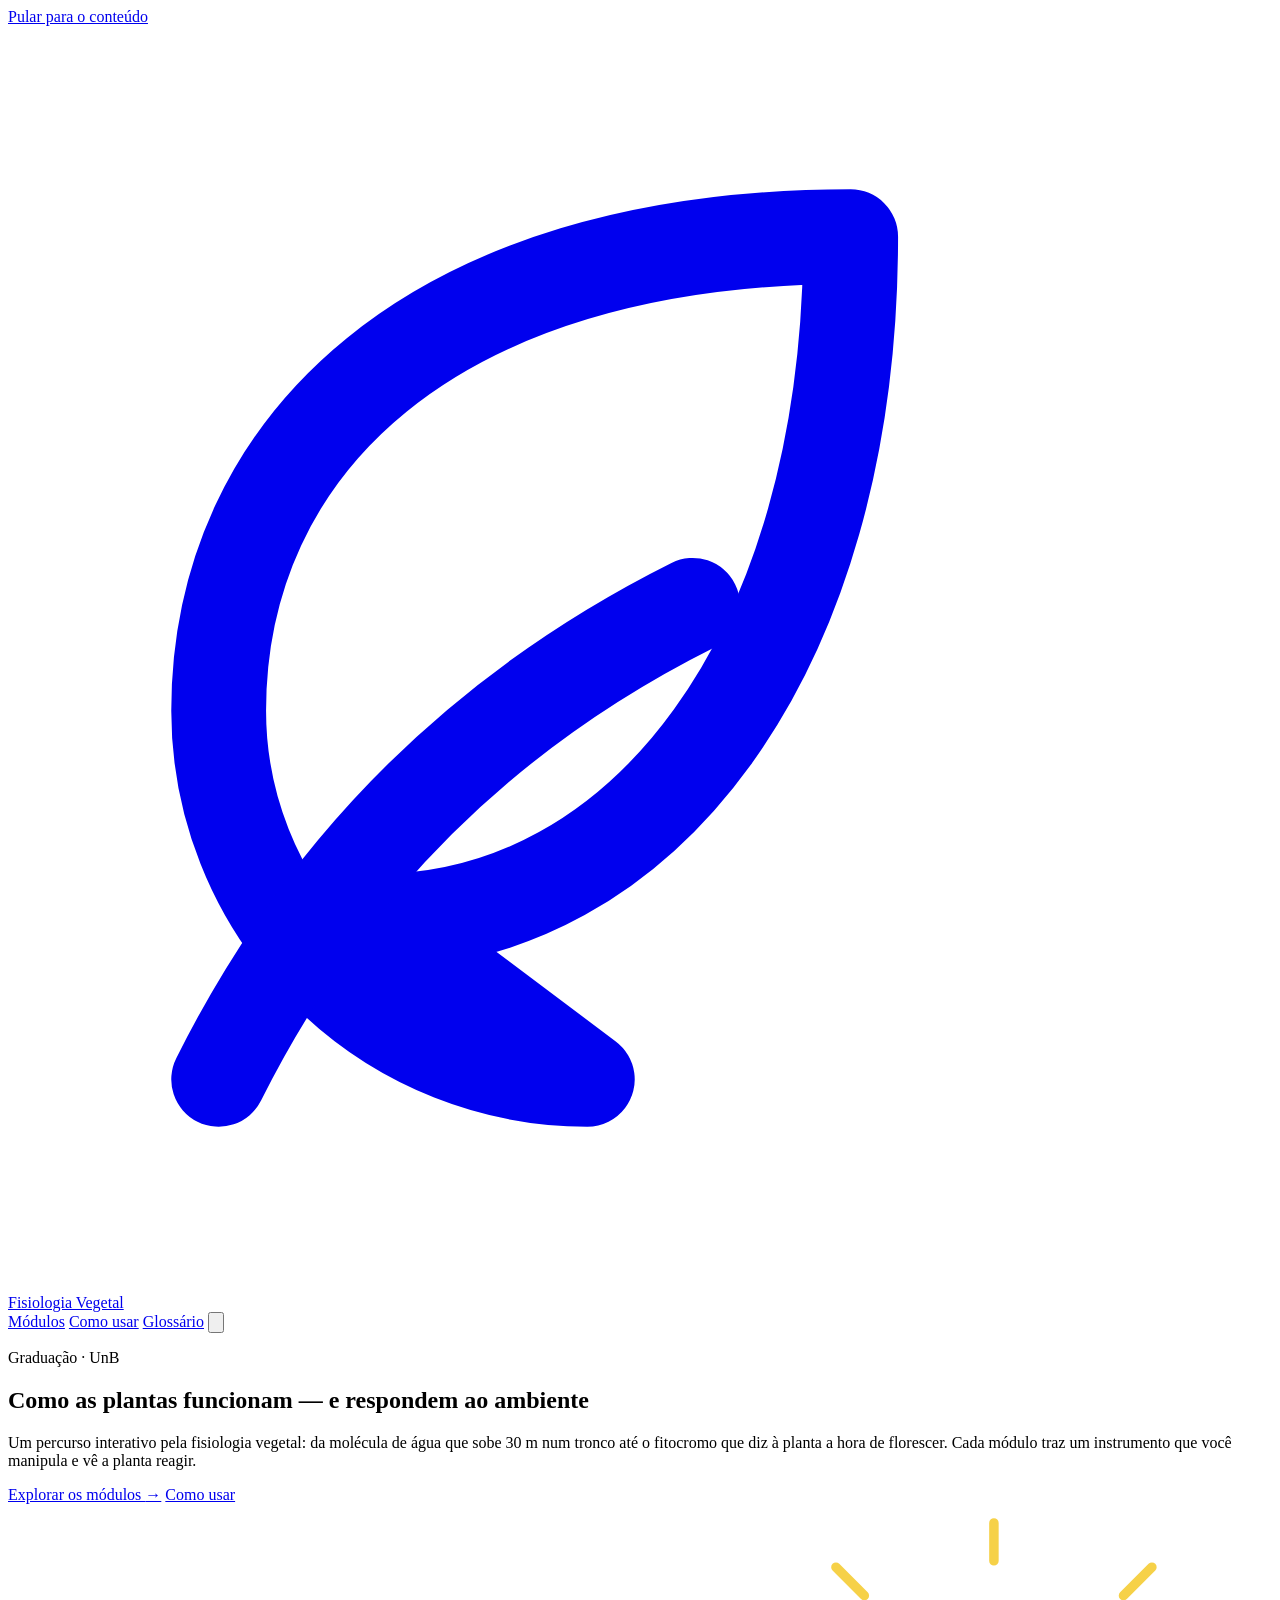
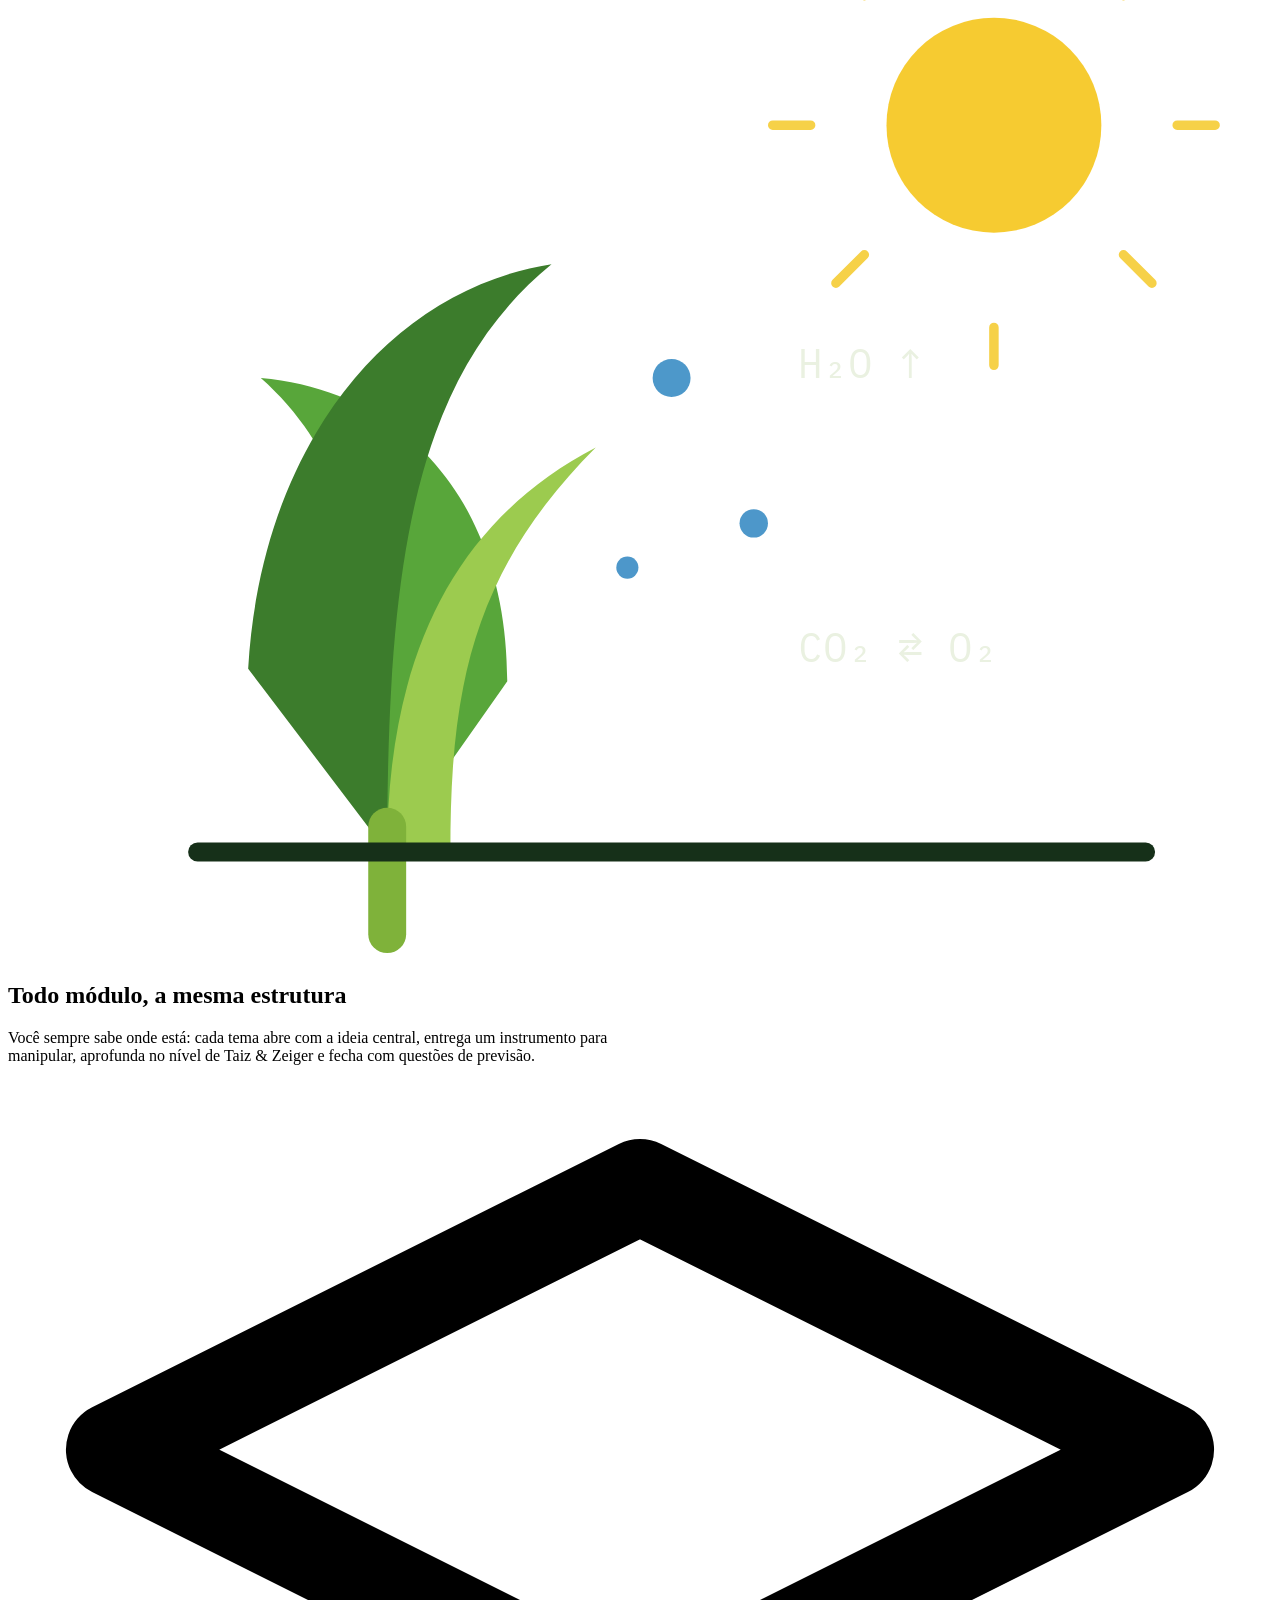
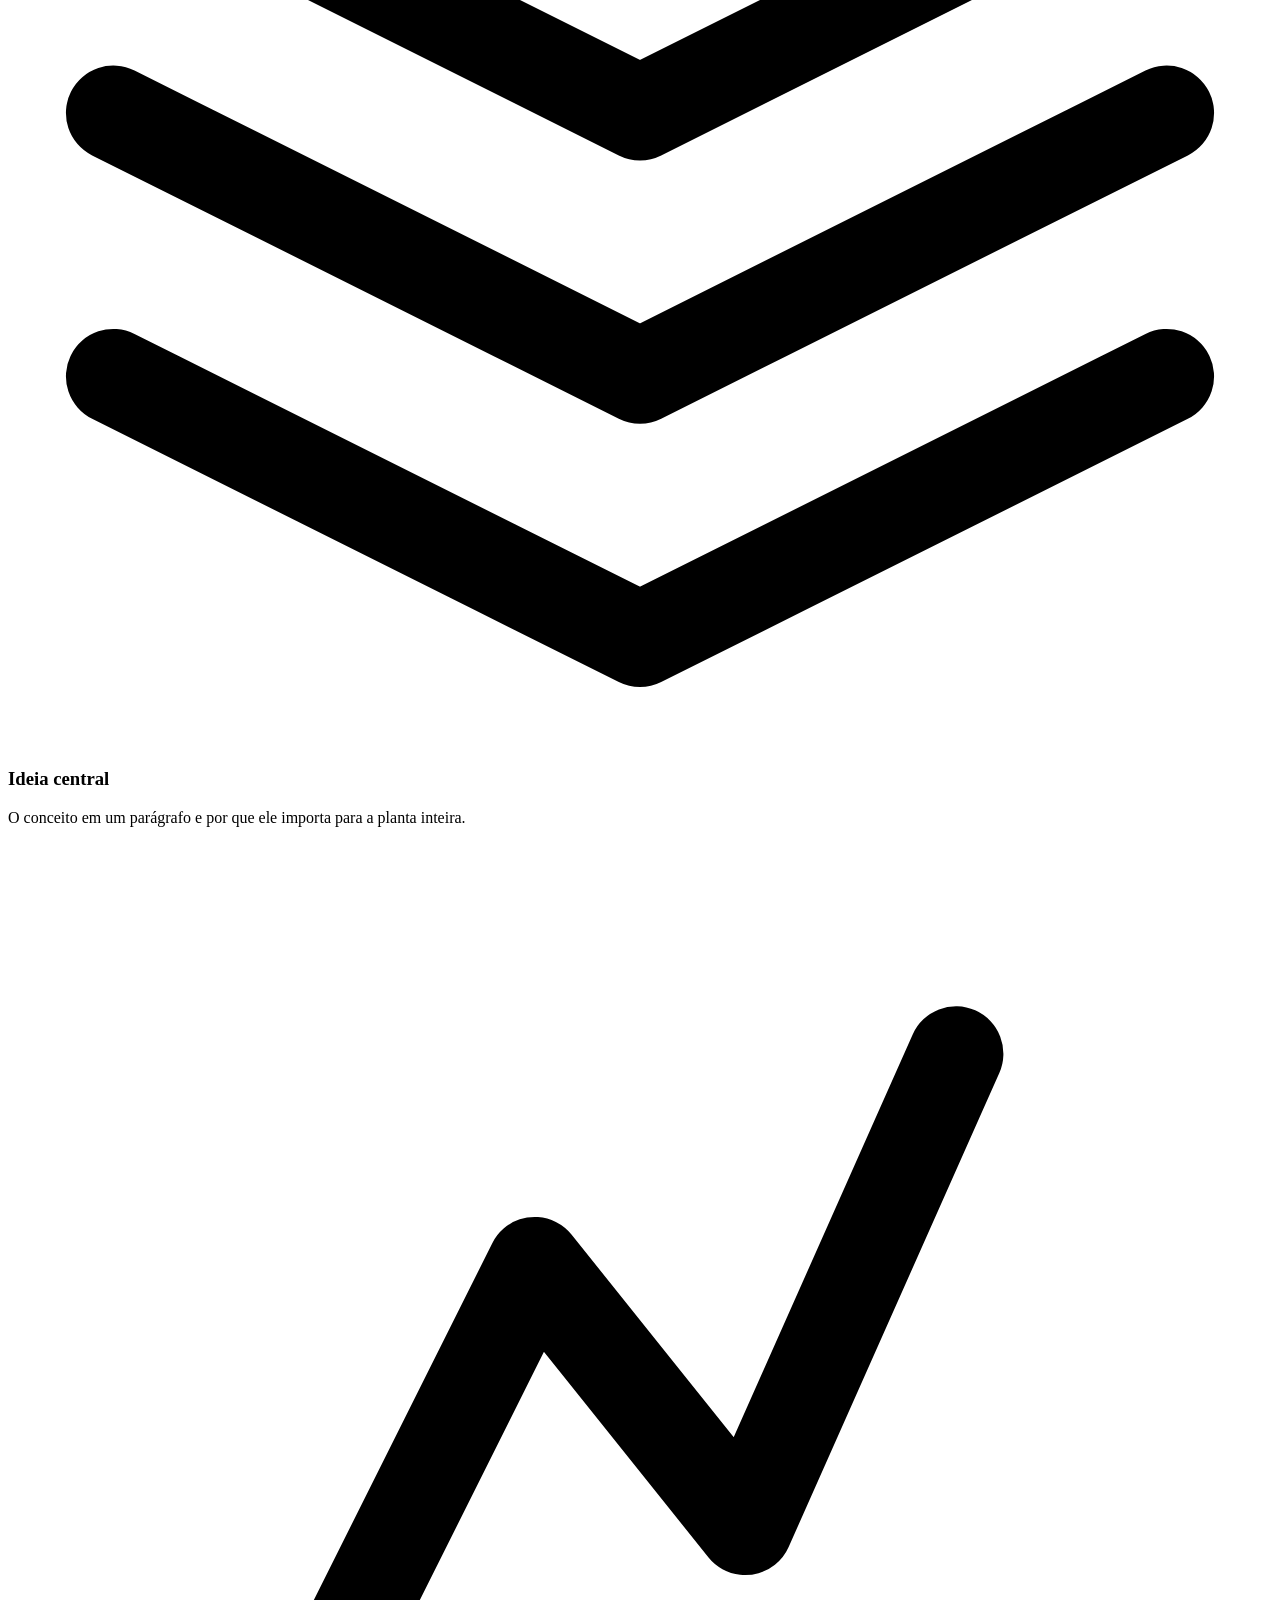
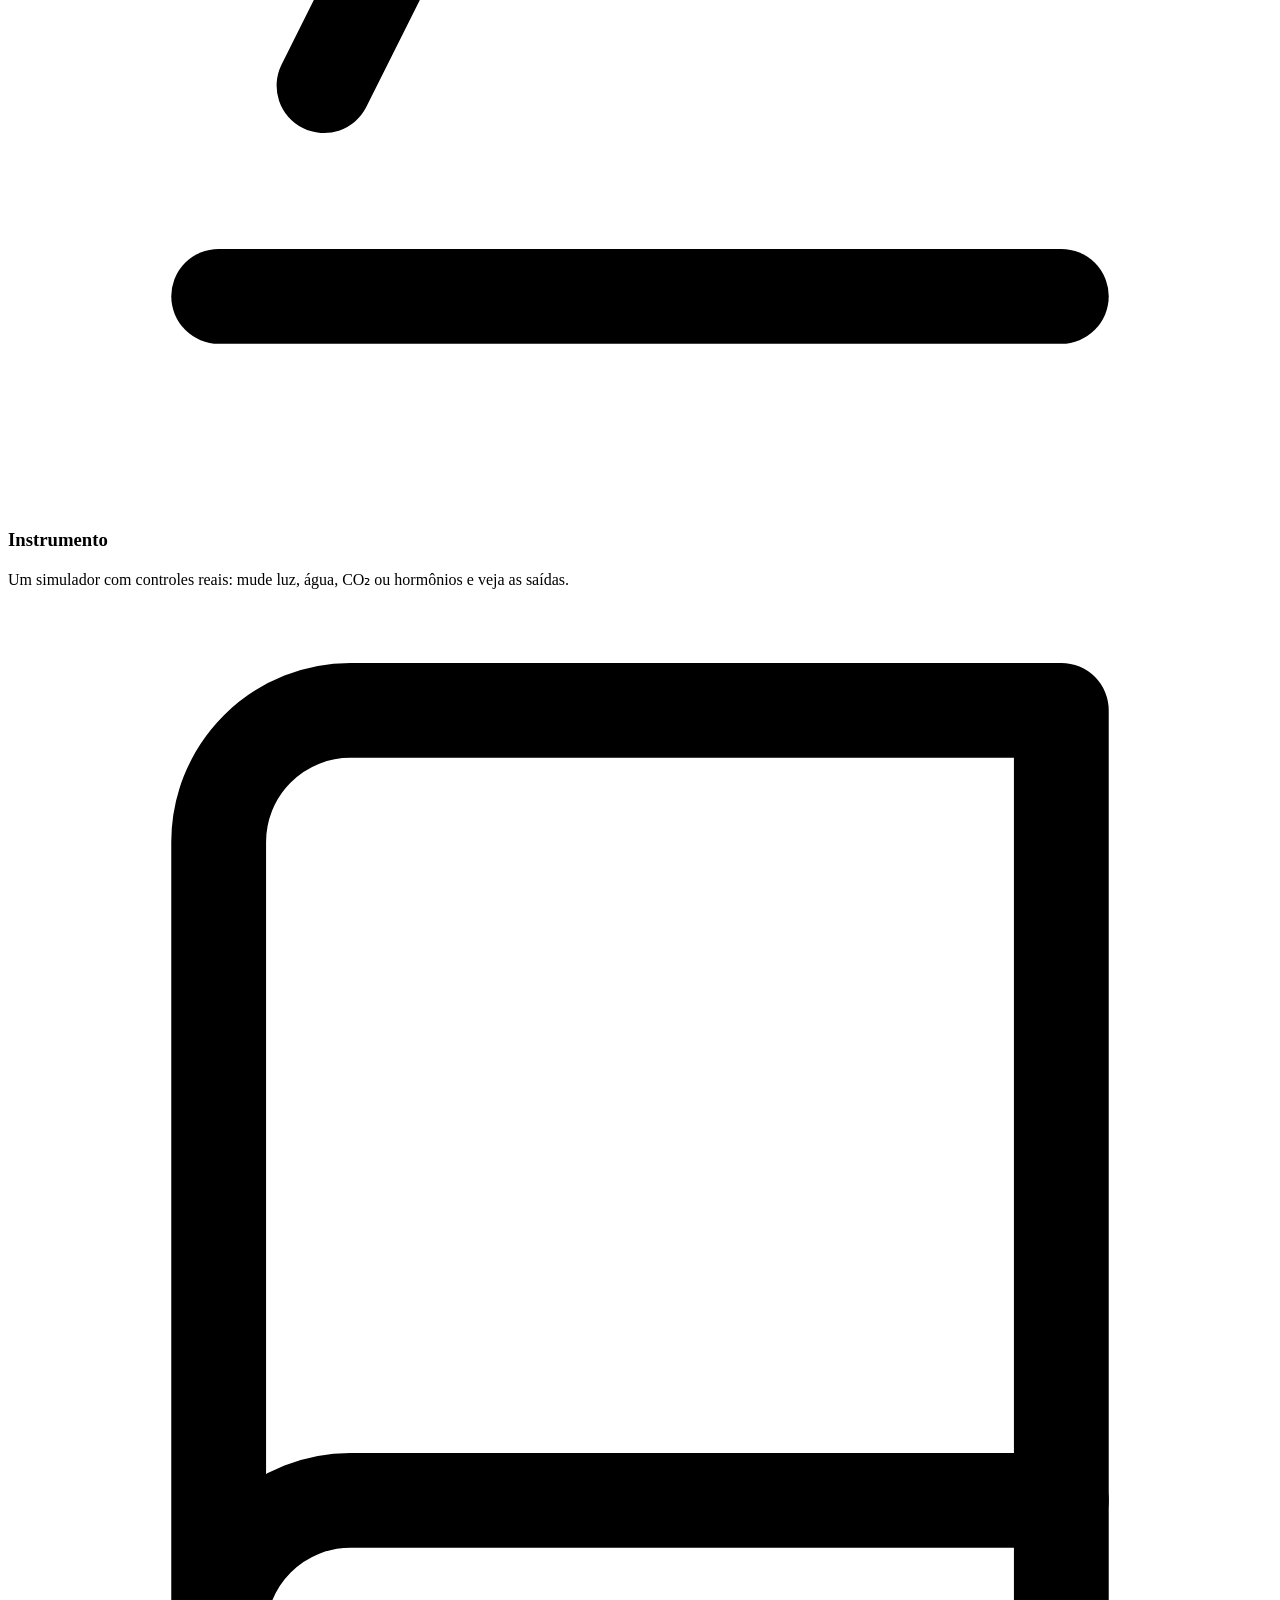
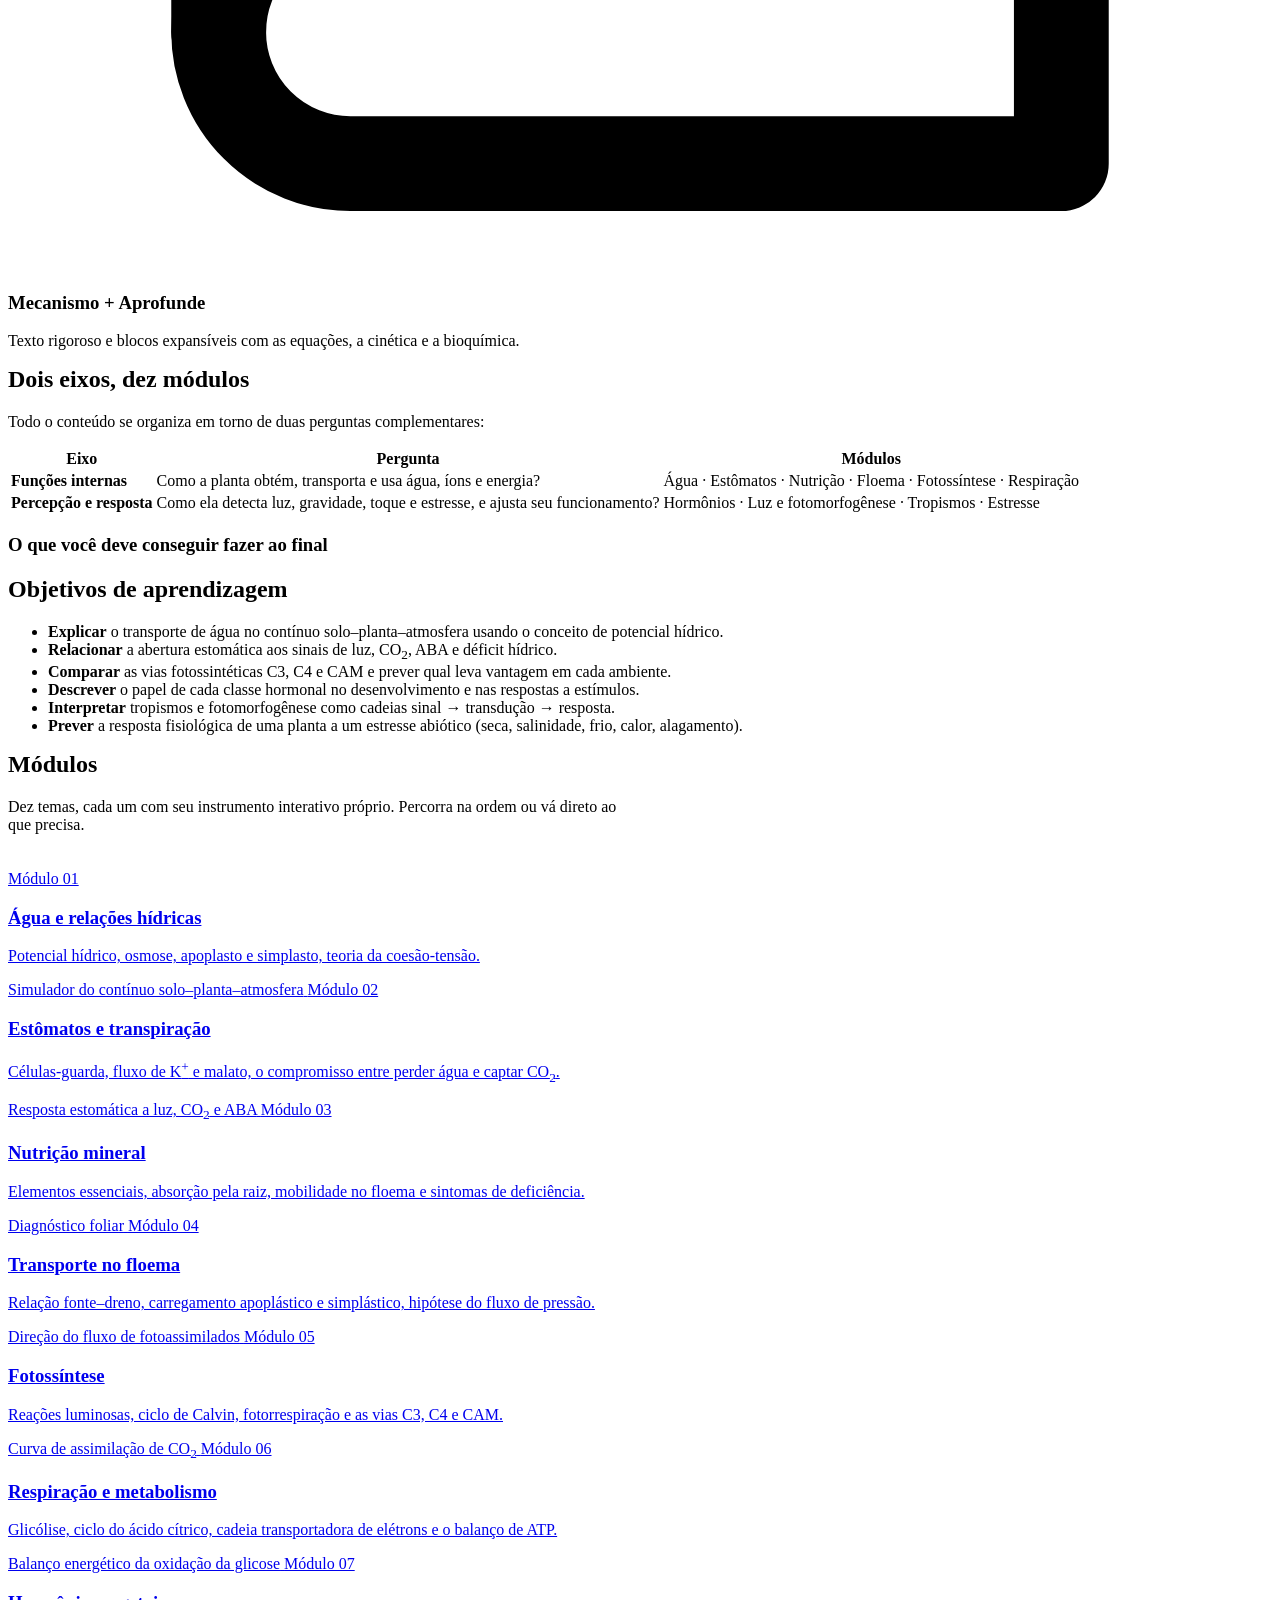
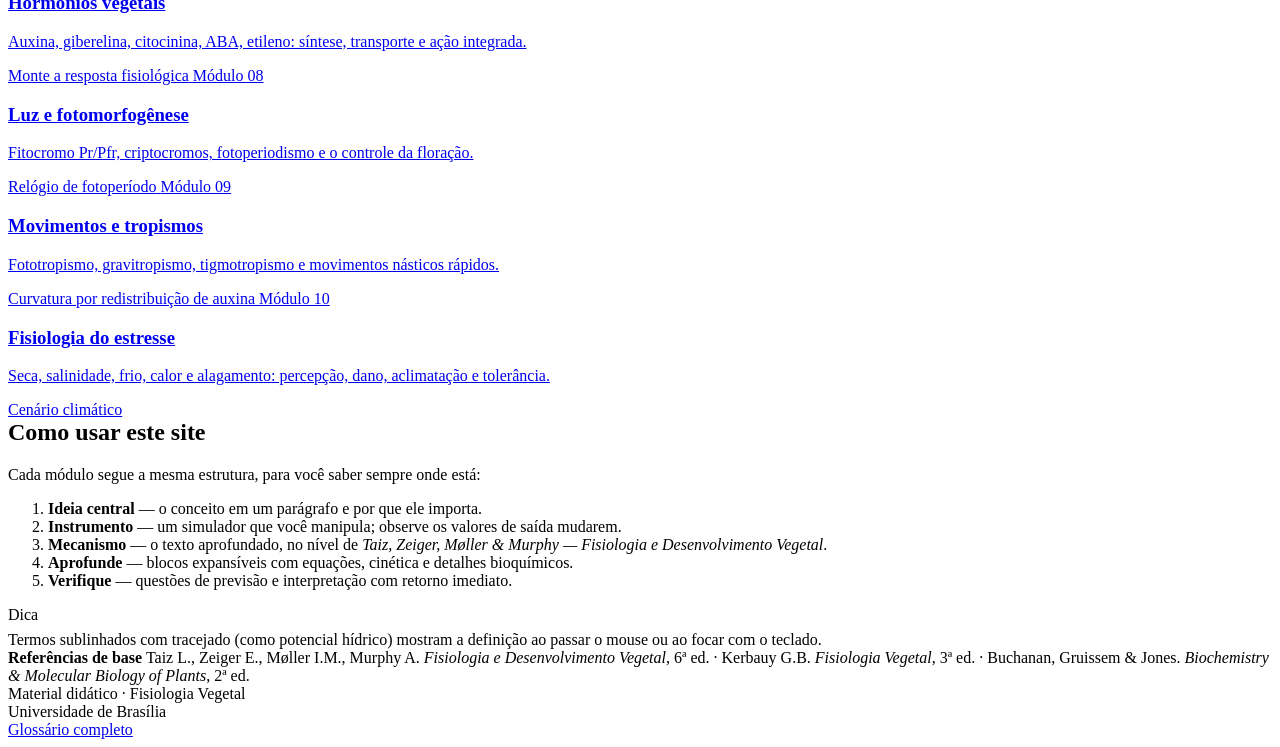
==== index.html @ e7c7c4e2 "Add files via upload" ====
<!DOCTYPE html>
<html lang="pt-BR">
<head>
<meta charset="UTF-8">
<meta name="viewport" content="width=device-width, initial-scale=1">
<title>Fisiologia Vegetal — como as plantas funcionam e respondem ao ambiente</title>
<meta name="description" content="Recurso interativo de Fisiologia Vegetal para a graduação: relações hídricas, estômatos, nutrição, floema, fotossíntese, respiração, hormônios, luz, tropismos e estresse.">
<link rel="preconnect" href="https://fonts.googleapis.com">
<link rel="preconnect" href="https://fonts.gstatic.com" crossorigin>
<link href="https://fonts.googleapis.com/css2?family=Poppins:wght@500;600;700&family=Inter:wght@400;500;600&family=IBM+Plex+Mono:wght@400;500&display=swap" rel="stylesheet">
<link rel="stylesheet" href="css/style.css">
</head>
<body>
<a class="skip-link" href="#conteudo">Pular para o conteúdo</a>

<header class="site-header">
  <div class="wrap">
    <a class="brand" href="index.html">
      <svg class="leaf" viewBox="0 0 24 24" fill="none" stroke="currentColor" stroke-width="1.8" stroke-linecap="round" stroke-linejoin="round"><path d="M11 20A7 7 0 0 1 4 13c0-5 4-9 12-9 0 8-4 13-9 13Z"/><path d="M4 20c2-4 5-7 9-9"/></svg>
      Fisiologia Vegetal
    </a>
    <nav class="site-nav" aria-label="Principal">
      <a href="#modulos">Módulos</a>
      <a href="#como-usar">Como usar</a>
      <a href="glossario.html">Glossário</a>
      <button class="theme-toggle" type="button" aria-label="Alternar tema claro/escuro">
        <svg viewBox="0 0 24 24" fill="none" stroke="currentColor" stroke-width="1.8" stroke-linecap="round"><circle cx="12" cy="12" r="4.5"/><path d="M12 2v2M12 20v2M4 12H2M22 12h-2M5 5 3.6 3.6M20.4 20.4 19 19M19 5l1.4-1.4M3.6 20.4 5 19"/></svg>
      </button>
    </nav>
  </div>
</header>

<main id="conteudo">

  <!-- Hero -->
  <section class="module-hero">
    <div class="wrap hero-split">
      <div>
        <p class="kicker">Graduação · UnB</p>
        <h1>Como as plantas funcionam &mdash; e respondem ao ambiente</h1>
        <p class="lead">Um percurso interativo pela fisiologia vegetal: da molécula de água que sobe 30&nbsp;m num tronco até o fitocromo que diz à planta a hora de florescer. Cada módulo traz um instrumento que você manipula e vê a planta reagir.</p>
        <div class="hero-cta">
          <a class="btn" href="#modulos">Explorar os módulos <span class="ar">→</span></a>
          <a class="btn btn--ghost" href="#como-usar">Como usar</a>
        </div>
      </div>
      <div class="hero-art" aria-hidden="true">
        <svg viewBox="0 0 400 340" xmlns="http://www.w3.org/2000/svg">
          <defs>
            <linearGradient id="g1" x1="0" y1="0" x2="0" y2="1">
              <stop offset="0" stop-color="#EAF1E1" stop-opacity="0.95"/>
              <stop offset="1" stop-color="#EAF1E1" stop-opacity="0.6"/>
            </linearGradient>
          </defs>
          <circle cx="312" cy="70" r="34" fill="#F5C61B" fill-opacity="0.9"/>
          <g stroke="#F5C61B" stroke-width="3" stroke-linecap="round" opacity="0.8">
            <path d="M312 18v-12M312 134v12M254 70h-12M382 70h-12M271 29l-9-9M353 111l9 9M353 29l9-9M271 111l-9 9"/>
          </g>
          <path d="M120 300c0-70-6-120-40-150 46 4 78 40 78 96" fill="#58A63A"/>
          <path d="M120 300c0-90 8-150 52-186-52 8-92 58-96 128" fill="#3C7C2C"/>
          <path d="M120 300c0-60 20-104 66-128-40 40-46 78-46 128" fill="#9CCB4F"/>
          <rect x="114" y="286" width="12" height="46" rx="6" fill="#7FB23A"/>
          <path d="M60 300h300" stroke="#163019" stroke-width="6" stroke-linecap="round"/>
          <g fill="#2E86C1" opacity="0.85">
            <circle cx="210" cy="150" r="6"/><circle cx="236" cy="196" r="4.5"/><circle cx="196" cy="210" r="3.5"/>
          </g>
          <g fill="#EAF1E1" font-family="IBM Plex Mono, monospace" font-size="13">
            <text x="250" y="150">H₂O ↑</text>
            <text x="250" y="240">CO₂ ⇄ O₂</text>
          </g>
        </svg>
      </div>
    </div>
  </section>

  <!-- Como o percurso funciona -->
  <section class="band band--dark">
    <div class="wrap">
      <h2 style="margin-top:0">Todo módulo, a mesma estrutura</h2>
      <p style="max-width:640px;color:var(--on-dark-soft)">Você sempre sabe onde está: cada tema abre com a ideia central, entrega um instrumento para manipular, aprofunda no nível de Taiz &amp; Zeiger e fecha com questões de previsão.</p>
      <div class="feature-row">
        <div class="feature">
          <div class="badge"><svg viewBox="0 0 24 24" fill="none" stroke="currentColor" stroke-width="1.8" stroke-linecap="round" stroke-linejoin="round"><path d="M12 2 2 7l10 5 10-5-10-5Z"/><path d="M2 17l10 5 10-5M2 12l10 5 10-5"/></svg></div>
          <h3>Ideia central</h3>
          <p>O conceito em um parágrafo e por que ele importa para a planta inteira.</p>
        </div>
        <div class="feature">
          <div class="badge"><svg viewBox="0 0 24 24" fill="none" stroke="currentColor" stroke-width="1.8" stroke-linecap="round" stroke-linejoin="round"><path d="M4 20h16"/><path d="M6 16l4-8 4 5 4-9"/></svg></div>
          <h3>Instrumento</h3>
          <p>Um simulador com controles reais: mude luz, água, CO₂ ou hormônios e veja as saídas.</p>
        </div>
        <div class="feature">
          <div class="badge"><svg viewBox="0 0 24 24" fill="none" stroke="currentColor" stroke-width="1.8" stroke-linecap="round" stroke-linejoin="round"><path d="M4 19.5A2.5 2.5 0 0 1 6.5 17H20"/><path d="M6.5 2H20v20H6.5A2.5 2.5 0 0 1 4 19.5v-15A2.5 2.5 0 0 1 6.5 2Z"/></svg></div>
          <h3>Mecanismo + Aprofunde</h3>
          <p>Texto rigoroso e blocos expansíveis com as equações, a cinética e a bioquímica.</p>
        </div>
      </div>
    </div>
  </section>

  <!-- Dois eixos -->
  <section class="band band--cream">
    <div class="wrap prose">
      <h2 id="ideia" style="margin-top:0">Dois eixos, dez módulos</h2>
      <p>Todo o conteúdo se organiza em torno de duas perguntas complementares:</p>
      <div class="tbl-wrap">
        <table>
          <thead><tr><th>Eixo</th><th>Pergunta</th><th>Módulos</th></tr></thead>
          <tbody>
            <tr><td><strong>Funções internas</strong></td><td>Como a planta obtém, transporta e usa água, íons e energia?</td><td>Água · Estômatos · Nutrição · Floema · Fotossíntese · Respiração</td></tr>
            <tr><td><strong>Percepção e resposta</strong></td><td>Como ela detecta luz, gravidade, toque e estresse, e ajusta seu funcionamento?</td><td>Hormônios · Luz e fotomorfogênese · Tropismos · Estresse</td></tr>
          </tbody>
        </table>
      </div>

      <h3>O que você deve conseguir fazer ao final</h3>
      <div class="objectives">
        <h2>Objetivos de aprendizagem</h2>
        <ul>
          <li><strong>Explicar</strong> o transporte de água no contínuo solo&ndash;planta&ndash;atmosfera usando o conceito de potencial hídrico.</li>
          <li><strong>Relacionar</strong> a abertura estomática aos sinais de luz, CO<sub>2</sub>, ABA e déficit hídrico.</li>
          <li><strong>Comparar</strong> as vias fotossintéticas C3, C4 e CAM e prever qual leva vantagem em cada ambiente.</li>
          <li><strong>Descrever</strong> o papel de cada classe hormonal no desenvolvimento e nas respostas a estímulos.</li>
          <li><strong>Interpretar</strong> tropismos e fotomorfogênese como cadeias sinal &rarr; transdução &rarr; resposta.</li>
          <li><strong>Prever</strong> a resposta fisiológica de uma planta a um estresse abiótico (seca, salinidade, frio, calor, alagamento).</li>
        </ul>
      </div>
    </div>
  </section>

  <!-- Módulos -->
  <section class="band band--lime">
    <div class="wrap">
      <h2 id="modulos" style="margin-top:0">Módulos</h2>
      <p style="max-width:620px;margin-bottom:36px">Dez temas, cada um com seu instrumento interativo próprio. Percorra na ordem ou vá direto ao que precisa.</p>
      <div class="module-grid">

        <a class="module-card" href="modulos/01-agua.html" style="--mc:var(--c-agua)">
          <span class="num">Módulo 01</span>
          <h3>Água e relações hídricas</h3>
          <p>Potencial hídrico, osmose, apoplasto e simplasto, teoria da coesão-tensão.</p>
          <span class="tag">Simulador do contínuo solo&ndash;planta&ndash;atmosfera</span>
        </a>

        <a class="module-card" href="modulos/02-estomatos.html" style="--mc:var(--c-agua)">
          <span class="num">Módulo 02</span>
          <h3>Estômatos e transpiração</h3>
          <p>Células-guarda, fluxo de K<sup>+</sup> e malato, o compromisso entre perder água e captar CO<sub>2</sub>.</p>
          <span class="tag">Resposta estomática a luz, CO<sub>2</sub> e ABA</span>
        </a>

        <a class="module-card" href="modulos/03-nutricao.html" style="--mc:var(--c-terra)">
          <span class="num">Módulo 03</span>
          <h3>Nutrição mineral</h3>
          <p>Elementos essenciais, absorção pela raiz, mobilidade no floema e sintomas de deficiência.</p>
          <span class="tag">Diagnóstico foliar</span>
        </a>

        <a class="module-card" href="modulos/04-floema.html" style="--mc:var(--c-ambar)">
          <span class="num">Módulo 04</span>
          <h3>Transporte no floema</h3>
          <p>Relação fonte&ndash;dreno, carregamento apoplástico e simplástico, hipótese do fluxo de pressão.</p>
          <span class="tag">Direção do fluxo de fotoassimilados</span>
        </a>

        <a class="module-card" href="modulos/05-fotossintese.html" style="--mc:var(--c-verde)">
          <span class="num">Módulo 05</span>
          <h3>Fotossíntese</h3>
          <p>Reações luminosas, ciclo de Calvin, fotorrespiração e as vias C3, C4 e CAM.</p>
          <span class="tag">Curva de assimilação de CO<sub>2</sub></span>
        </a>

        <a class="module-card" href="modulos/06-respiracao.html" style="--mc:var(--c-verde)">
          <span class="num">Módulo 06</span>
          <h3>Respiração e metabolismo</h3>
          <p>Glicólise, ciclo do ácido cítrico, cadeia transportadora de elétrons e o balanço de ATP.</p>
          <span class="tag">Balanço energético da oxidação da glicose</span>
        </a>

        <a class="module-card" href="modulos/07-hormonios.html" style="--mc:var(--c-rosa)">
          <span class="num">Módulo 07</span>
          <h3>Hormônios vegetais</h3>
          <p>Auxina, giberelina, citocinina, ABA, etileno: síntese, transporte e ação integrada.</p>
          <span class="tag">Monte a resposta fisiológica</span>
        </a>

        <a class="module-card" href="modulos/08-luz.html" style="--mc:var(--c-violeta)">
          <span class="num">Módulo 08</span>
          <h3>Luz e fotomorfogênese</h3>
          <p>Fitocromo Pr/Pfr, criptocromos, fotoperiodismo e o controle da floração.</p>
          <span class="tag">Relógio de fotoperíodo</span>
        </a>

        <a class="module-card" href="modulos/09-tropismos.html" style="--mc:var(--c-rosa)">
          <span class="num">Módulo 09</span>
          <h3>Movimentos e tropismos</h3>
          <p>Fototropismo, gravitropismo, tigmotropismo e movimentos násticos rápidos.</p>
          <span class="tag">Curvatura por redistribuição de auxina</span>
        </a>

        <a class="module-card" href="modulos/10-estresse.html" style="--mc:var(--c-ambar)">
          <span class="num">Módulo 10</span>
          <h3>Fisiologia do estresse</h3>
          <p>Seca, salinidade, frio, calor e alagamento: percepção, dano, aclimatação e tolerância.</p>
          <span class="tag">Cenário climático</span>
        </a>

      </div>
    </div>
  </section>

  <!-- Como usar -->
  <section class="band band--cream">
    <div class="wrap prose">
      <h2 id="como-usar" style="margin-top:0">Como usar este site</h2>
      <p>Cada módulo segue a mesma estrutura, para você saber sempre onde está:</p>
      <ol>
        <li><strong>Ideia central</strong> &mdash; o conceito em um parágrafo e por que ele importa.</li>
        <li><strong>Instrumento</strong> &mdash; um simulador que você manipula; observe os valores de saída mudarem.</li>
        <li><strong>Mecanismo</strong> &mdash; o texto aprofundado, no nível de <em>Taiz, Zeiger, Møller &amp; Murphy — Fisiologia e Desenvolvimento Vegetal</em>.</li>
        <li><strong>Aprofunde</strong> &mdash; blocos expansíveis com equações, cinética e detalhes bioquímicos.</li>
        <li><strong>Verifique</strong> &mdash; questões de previsão e interpretação com retorno imediato.</li>
      </ol>
      <div class="callout">
        <span class="lbl">Dica</span>
        <p style="margin:.4em 0 0">Termos sublinhados com tracejado (como <span class="term" data-term="potencial hídrico">potencial hídrico</span>) mostram a definição ao passar o mouse ou ao focar com o teclado.</p>
      </div>
    </div>
  </section>

</main>

<footer class="site-footer">
  <div class="wrap">
    <div class="refs">
      <b>Referências de base</b>
      Taiz L., Zeiger E., Møller I.M., Murphy A. <em>Fisiologia e Desenvolvimento Vegetal</em>, 6ª ed. · Kerbauy G.B. <em>Fisiologia Vegetal</em>, 3ª ed. · Buchanan, Gruissem &amp; Jones. <em>Biochemistry &amp; Molecular Biology of Plants</em>, 2ª ed.
    </div>
    <div>
      Material didático · Fisiologia Vegetal<br>
      Universidade de Brasília<br>
      <a href="glossario.html">Glossário completo</a>
    </div>
  </div>
</footer>

<script src="js/main.js"></script>
</body>
</html>
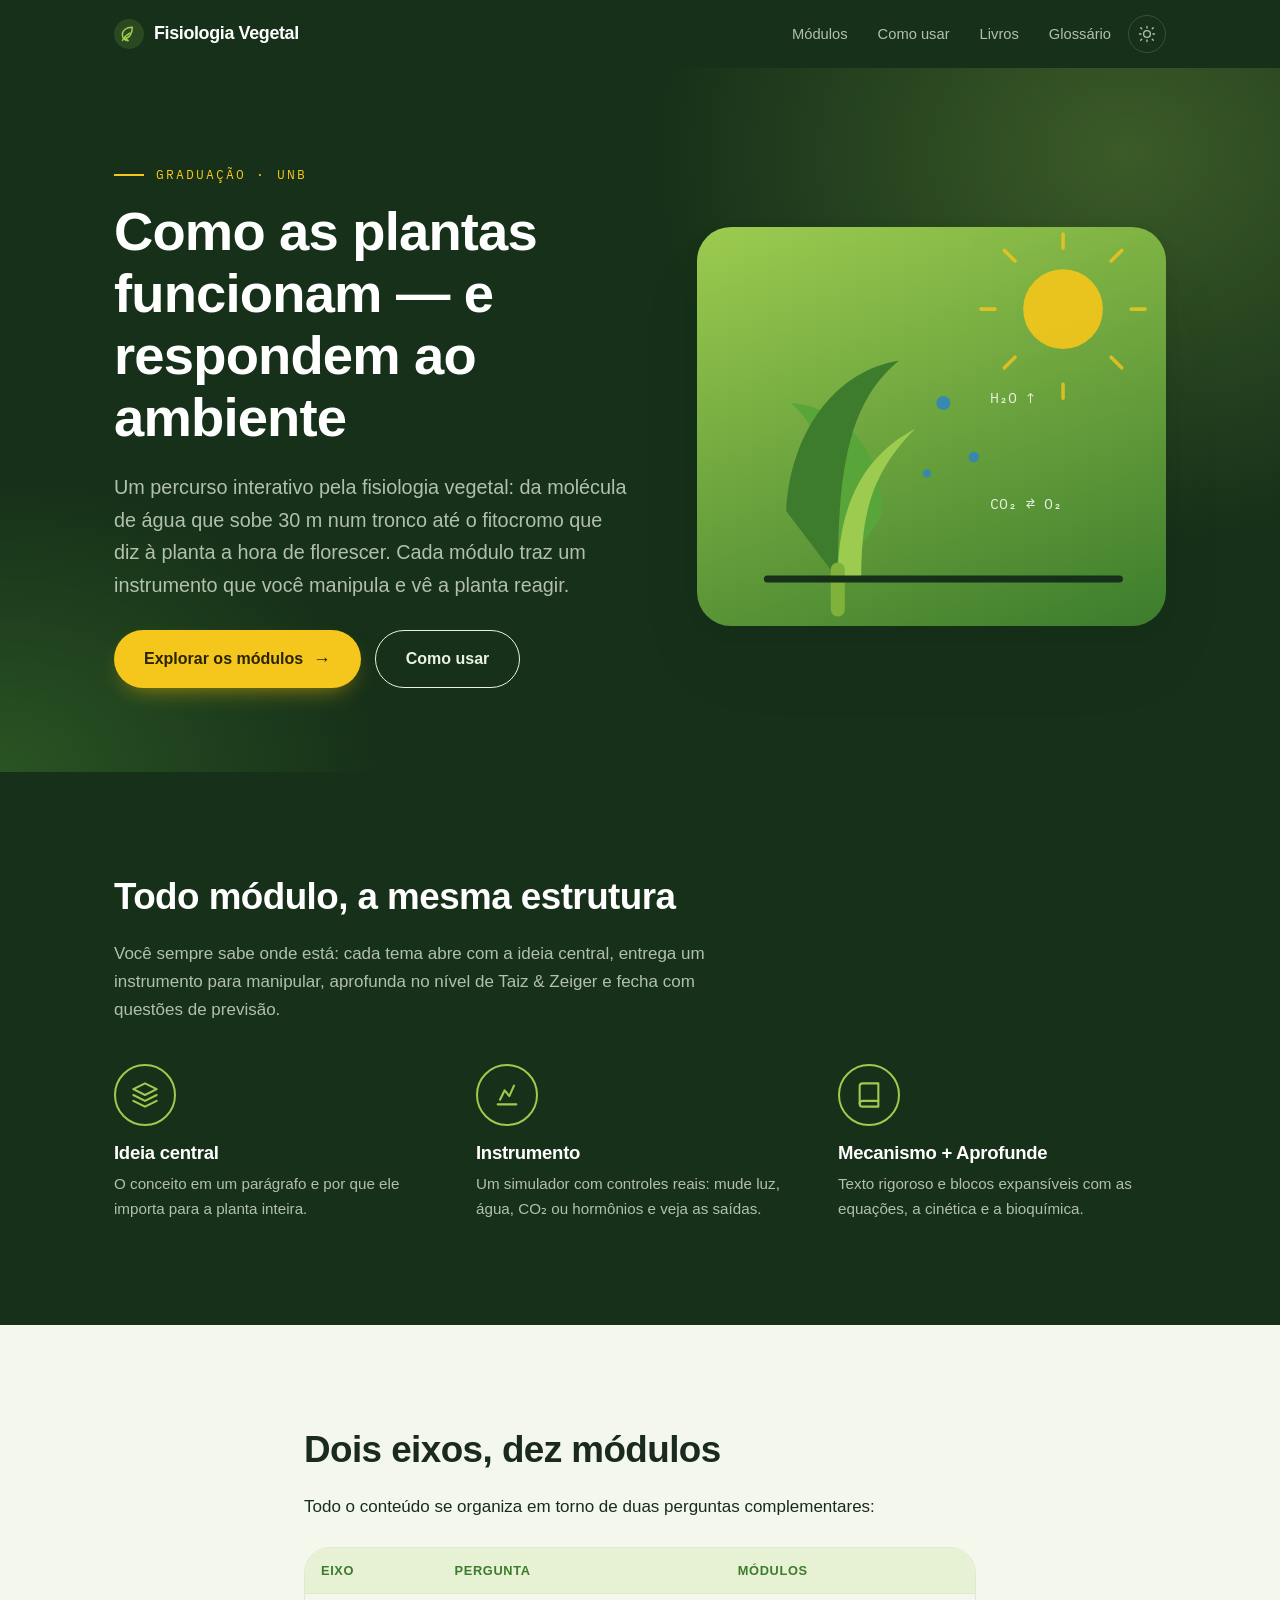
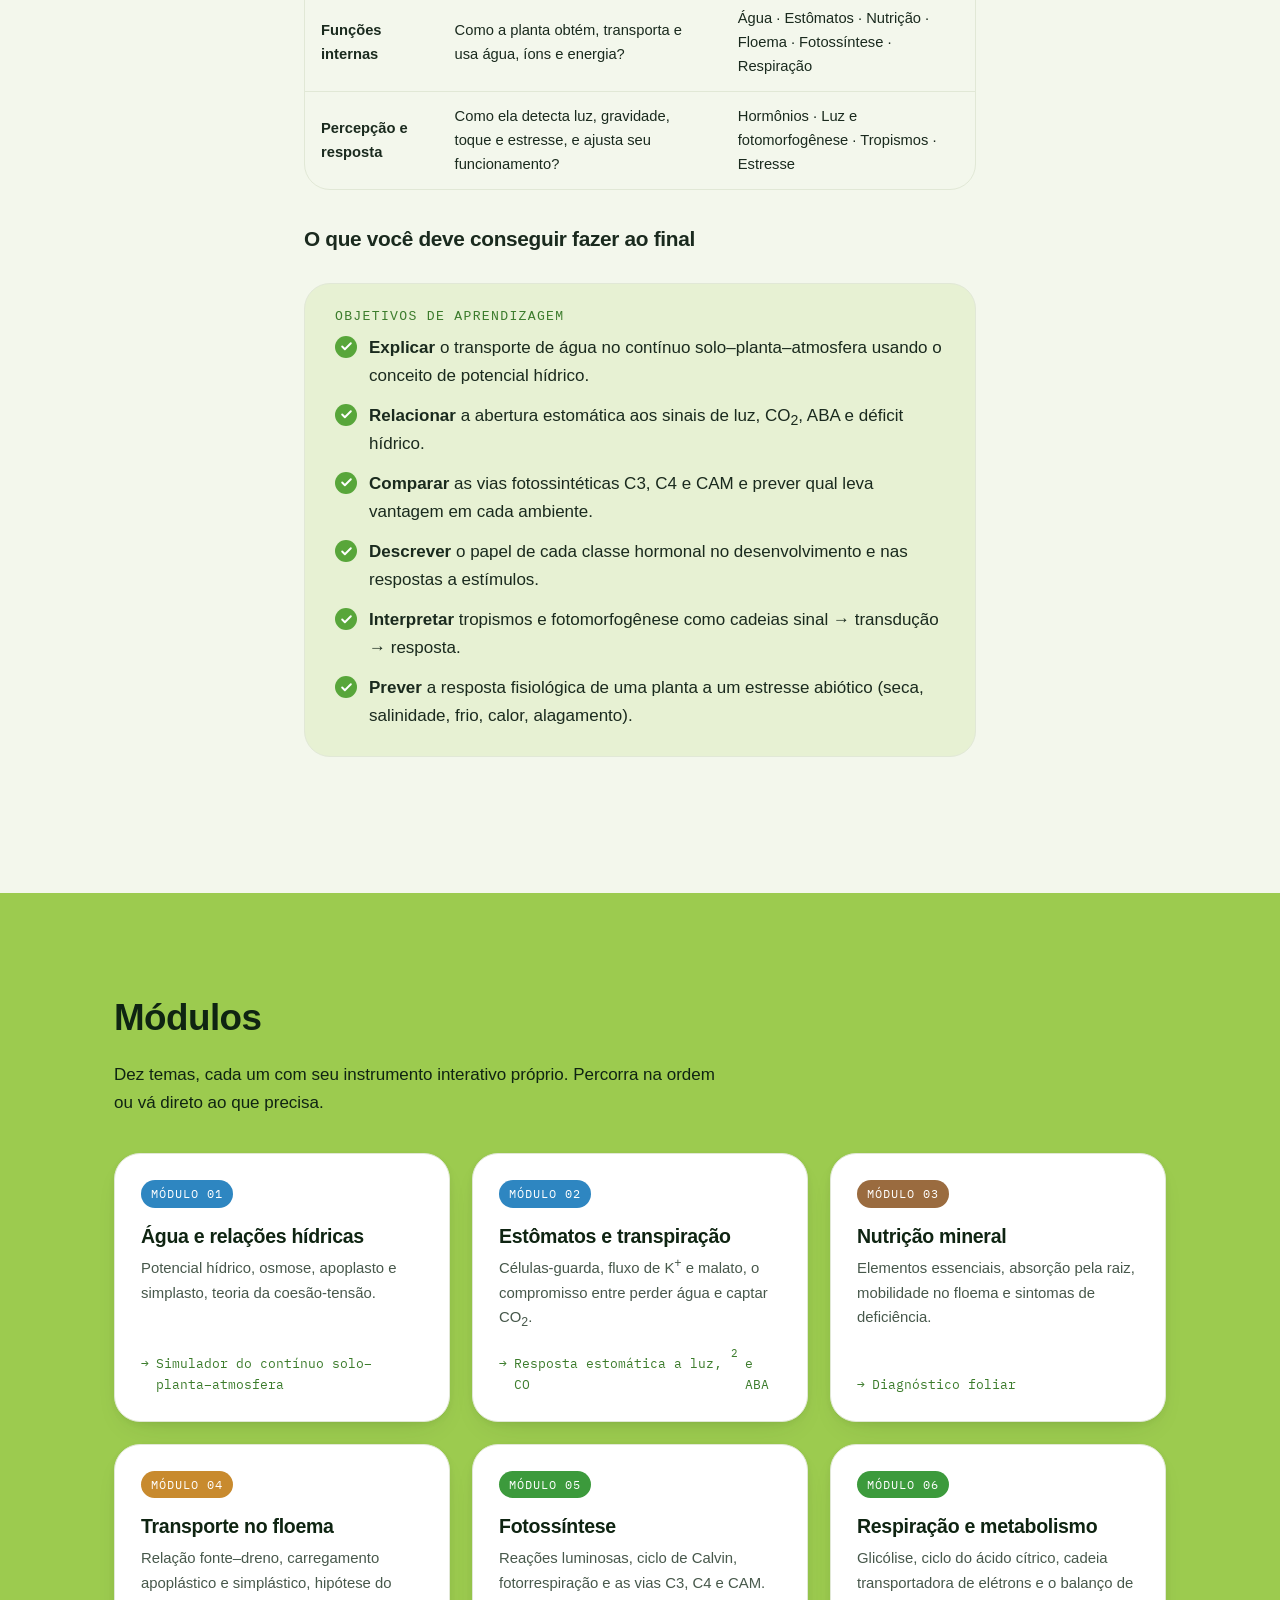
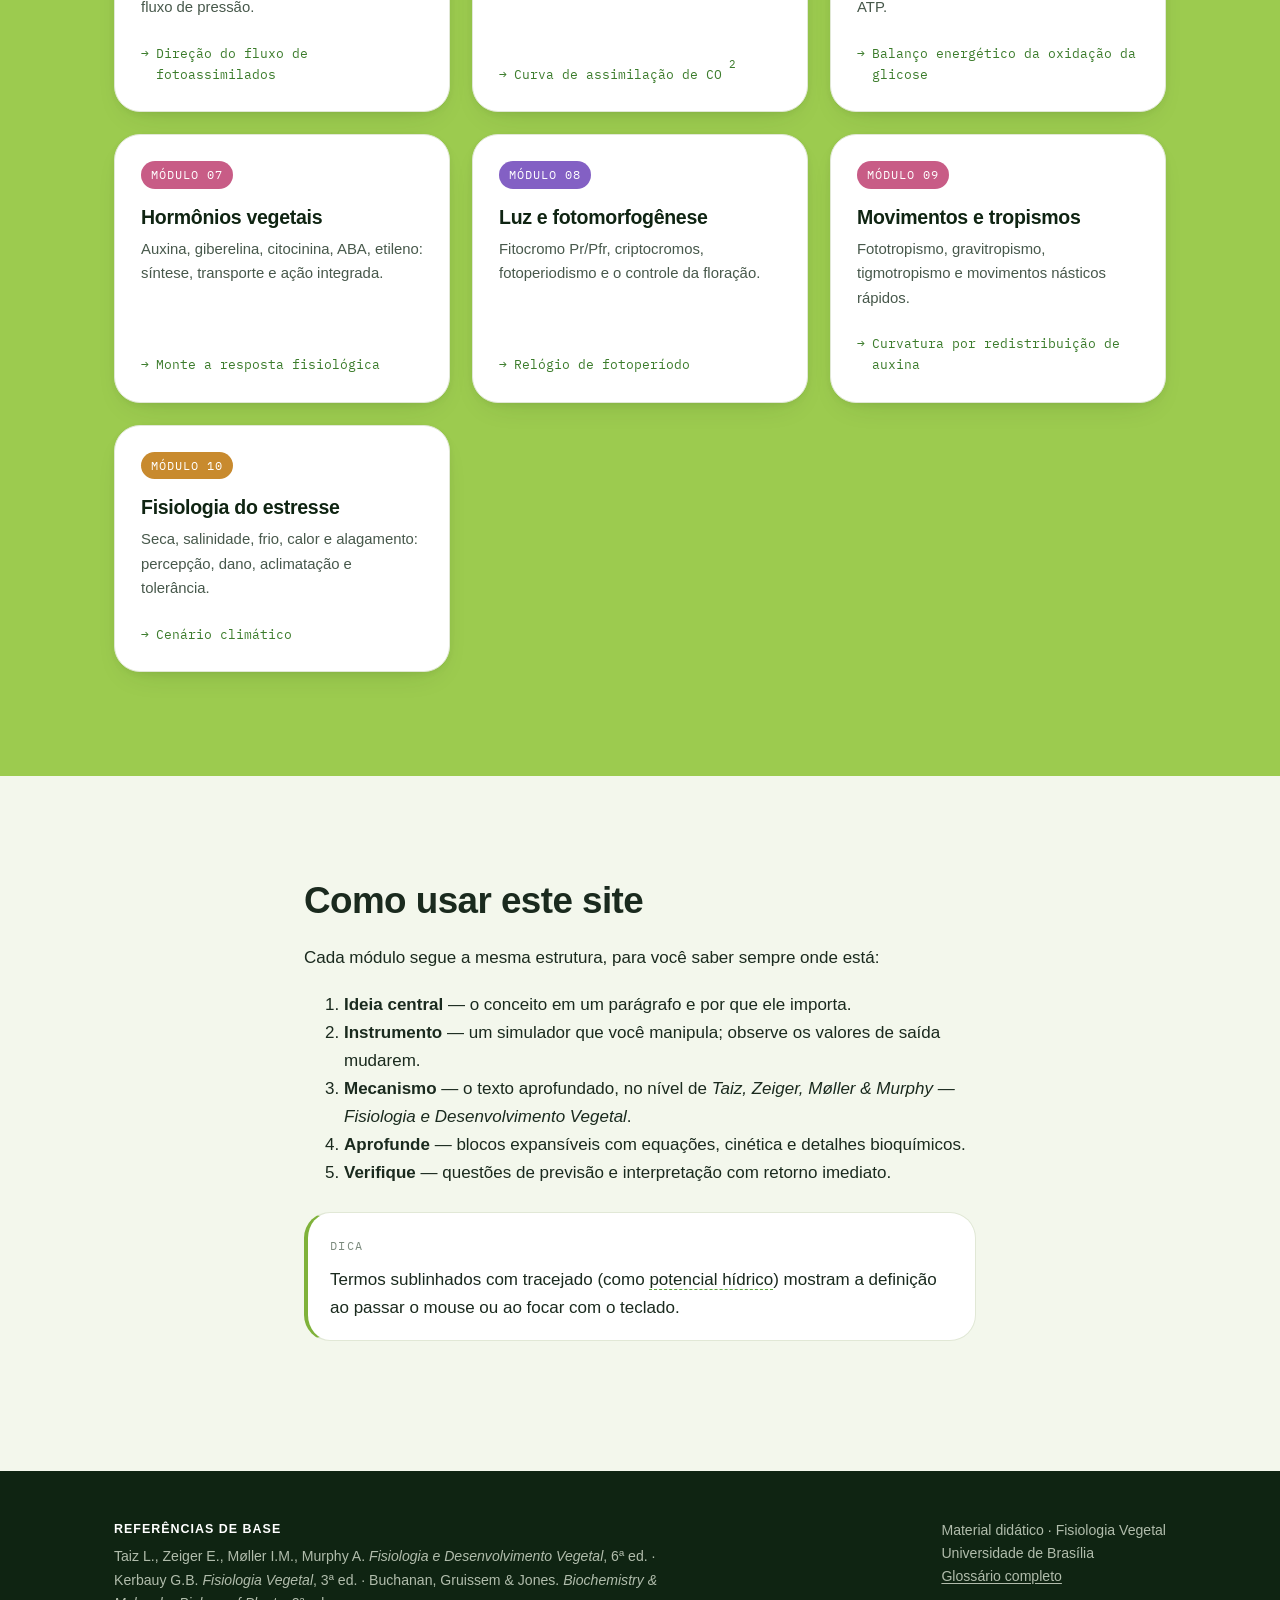
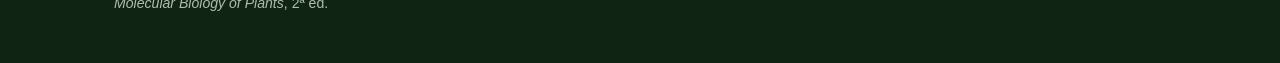
==== commit e6b60476: "Add files via upload" ====
--- a/index.html
+++ b/index.html
@@ -22,6 +22,7 @@
     <nav class="site-nav" aria-label="Principal">
       <a href="#modulos">Módulos</a>
       <a href="#como-usar">Como usar</a>
+      <a href="livros.html">Livros</a>
       <a href="glossario.html">Glossário</a>
       <button class="theme-toggle" type="button" aria-label="Alternar tema claro/escuro">
         <svg viewBox="0 0 24 24" fill="none" stroke="currentColor" stroke-width="1.8" stroke-linecap="round"><circle cx="12" cy="12" r="4.5"/><path d="M12 2v2M12 20v2M4 12H2M22 12h-2M5 5 3.6 3.6M20.4 20.4 19 19M19 5l1.4-1.4M3.6 20.4 5 19"/></svg>
@@ -244,6 +245,7 @@
   </div>
 </footer>
 
+<script src="js/livros-data.js"></script>
 <script src="js/main.js"></script>
 </body>
 </html>
--- a/css/style.css
+++ b/css/style.css
@@ -0,0 +1,426 @@
+/* =========================================================================
+   Fisiologia Vegetal — sistema de design
+   Direção visual: paisagismo moderno — faixas verde-floresta / verde-limão /
+   creme, cartões arredondados, botões-pílula amarelos, tipografia amigável.
+   ========================================================================= */
+
+/* ---------- Tokens ---------- */
+:root {
+  /* superfícies de leitura */
+  --bg:        #FFFFFF;
+  --bg-alt:    #F3F7EC;
+  --panel:     #FFFFFF;
+  --panel-2:   #F1F5E8;
+
+  /* tinta sobre claro */
+  --ink:       #1A2A1E;
+  --ink-soft:  #47584B;
+  --ink-faint: #7C8B7E;
+  --line:      #E1E8D6;
+  --line-firm: #CBD6BB;
+
+  /* marca */
+  --green-deep:   #163019;   /* faixas escuras, cabeçalho, rodapé */
+  --green-deeper: #0F2412;
+  --green:        #3C7C2C;
+  --green-bright: #58A63A;
+  --lime:         #9CCB4F;   /* faixa verde-limão */
+  --lime-deep:    #7FB23A;
+  --lime-soft:    #E7F1D3;
+  --yellow:       #F5C61B;   /* CTA */
+  --yellow-deep:  #E2B200;
+  --on-yellow:    #2A2400;
+
+  /* tinta sobre escuro */
+  --on-dark:      #EAF1E1;
+  --on-dark-soft: rgba(234, 241, 225, .74);
+  --on-dark-line: rgba(234, 241, 225, .16);
+
+  /* cores dos sistemas fisiológicos (âncoras de cor por módulo) */
+  --c-agua:    #2E86C1;
+  --c-verde:   #3C9A3C;
+  --c-ambar:   #C88A2E;
+  --c-violeta: #8360C4;
+  --c-terra:   #9A6B3F;
+  --c-rosa:    #C85C86;
+
+  --accent:     var(--green-bright);
+  --accent-ink: var(--green);
+
+  /* tipografia */
+  --display: "Poppins", "Inter", -apple-system, BlinkMacSystemFont, "Segoe UI", Roboto, sans-serif;
+  --sans:    "Inter", -apple-system, BlinkMacSystemFont, "Segoe UI", Roboto, Helvetica, Arial, sans-serif;
+  --mono:    "IBM Plex Mono", ui-monospace, SFMono-Regular, Menlo, Consolas, monospace;
+
+  /* métrica */
+  --wrap: 1140px;
+  --radius:    14px;
+  --radius-lg: 26px;
+  --radius-xl: 34px;
+  --pill: 999px;
+  --shadow:    0 2px 10px -4px rgba(22, 48, 25, .16), 0 12px 32px -18px rgba(22, 48, 25, .22);
+  --shadow-lg: 0 6px 20px -8px rgba(22, 48, 25, .22), 0 40px 80px -32px rgba(22, 48, 25, .32);
+}
+
+@media (prefers-color-scheme: dark) {
+  :root:not([data-theme="light"]) {
+    --bg:        #0F150E;
+    --bg-alt:    #151D13;
+    --panel:     #172013;
+    --panel-2:   #1D2718;
+    --ink:       #E7EFE1;
+    --ink-soft:  #AAB8A6;
+    --ink-faint: #7C8A7B;
+    --line:      #2A3626;
+    --line-firm: #3A4834;
+    --green-deep:   #0C1E10;
+    --green-deeper: #081409;
+    --lime-soft:    #26331A;
+    --c-agua:    #5FB0E0; --c-verde: #63C063; --c-ambar: #E0AB5E;
+    --c-violeta: #B197E0; --c-terra: #C99A72; --c-rosa: #E38BAB;
+    --shadow:    0 2px 10px -4px rgba(0,0,0,.5), 0 14px 40px -18px rgba(0,0,0,.65);
+    --shadow-lg: 0 8px 26px -10px rgba(0,0,0,.6), 0 48px 90px -34px rgba(0,0,0,.8);
+  }
+}
+:root[data-theme="dark"] {
+  --bg:#0F150E; --bg-alt:#151D13; --panel:#172013; --panel-2:#1D2718;
+  --ink:#E7EFE1; --ink-soft:#AAB8A6; --ink-faint:#7C8A7B; --line:#2A3626; --line-firm:#3A4834;
+  --green-deep:#0C1E10; --green-deeper:#081409; --lime-soft:#26331A;
+  --c-agua:#5FB0E0; --c-verde:#63C063; --c-ambar:#E0AB5E; --c-violeta:#B197E0; --c-terra:#C99A72; --c-rosa:#E38BAB;
+  --shadow:0 2px 10px -4px rgba(0,0,0,.5), 0 14px 40px -18px rgba(0,0,0,.65);
+  --shadow-lg:0 8px 26px -10px rgba(0,0,0,.6), 0 48px 90px -34px rgba(0,0,0,.8);
+}
+
+/* ---------- Base ---------- */
+*, *::before, *::after { box-sizing: border-box; }
+html { scroll-behavior: smooth; -webkit-text-size-adjust: 100%; }
+body {
+  margin: 0;
+  font-family: var(--sans);
+  font-size: 17px;
+  line-height: 1.65;
+  color: var(--ink);
+  background: var(--bg);
+  -webkit-font-smoothing: antialiased;
+}
+img { max-width: 100%; display: block; }
+[hidden] { display: none !important; }
+
+h1, h2, h3, h4 { font-family: var(--display); line-height: 1.14; color: var(--ink); font-weight: 700; letter-spacing: -0.015em; }
+h1 { font-size: clamp(2.1rem, 5vw, 3.4rem); margin: 0 0 .4em; }
+h2 { font-size: clamp(1.6rem, 3.4vw, 2.3rem); margin: 2.2em 0 .6em; }
+h3 { font-size: 1.3rem; margin: 1.8em 0 .5em; font-weight: 600; }
+p { margin: 0 0 1.1em; }
+a { color: var(--green); text-decoration-thickness: 1px; text-underline-offset: 2px; }
+a:hover { color: var(--green-bright); }
+strong { font-weight: 650; }
+sub, sup { line-height: 0; }
+
+code, .mono { font-family: var(--mono); font-size: .92em; }
+.eq {
+  font-family: var(--mono);
+  background: var(--panel-2);
+  border: 1px solid var(--line);
+  border-left: 3px solid var(--lime-deep);
+  border-radius: var(--radius);
+  padding: .9em 1.1em;
+  display: block;
+  overflow-x: auto;
+  margin: 1.2em 0;
+  font-size: .95rem;
+}
+
+/* ---------- Layout ---------- */
+.wrap { max-width: var(--wrap); margin-inline: auto; padding-inline: clamp(20px, 5vw, 44px); }
+.prose { max-width: 760px; }
+main { background: var(--bg); }
+section { scroll-margin-top: 90px; }
+
+/* espaçamento do corpo de leitura das páginas de módulo (sem faixas) */
+.module-hero + .wrap.prose,
+.module-hero + .band { margin-top: 0; }
+main > .wrap.prose { padding-top: clamp(44px, 7vw, 76px); padding-bottom: clamp(48px, 8vw, 80px); }
+
+/* faixas de fundo alternadas (estilo paisagismo) */
+.band { padding: clamp(56px, 9vw, 104px) 0; }
+.band--cream { background: var(--bg-alt); }
+.band--dark  { background: var(--green-deep); color: var(--on-dark); }
+.band--lime  { background: var(--lime); color: var(--green-deeper); }
+.band--dark h1, .band--dark h2, .band--dark h3 { color: #fff; }
+.band--lime h1, .band--lime h2, .band--lime h3 { color: var(--green-deeper); }
+.band--dark a { color: var(--yellow); }
+
+/* ---------- Botão ---------- */
+.btn {
+  display: inline-flex; align-items: center; gap: 10px;
+  font-family: var(--display); font-weight: 600; font-size: 1rem;
+  padding: 15px 30px; border-radius: var(--pill);
+  background: var(--yellow); color: var(--on-yellow);
+  border: 0; cursor: pointer; text-decoration: none;
+  box-shadow: 0 10px 24px -12px rgba(226, 178, 0, .8);
+  transition: transform .15s ease, box-shadow .15s ease, background .15s ease;
+}
+.btn:hover { background: var(--yellow-deep); color: var(--on-yellow); transform: translateY(-2px); box-shadow: 0 16px 30px -14px rgba(226, 178, 0, .9); }
+.btn--ghost {
+  background: transparent; color: inherit; box-shadow: none;
+  border: 1.5px solid currentColor;
+}
+.btn--ghost:hover { background: rgba(255,255,255,.08); color: inherit; transform: translateY(-2px); }
+.btn .ar { font-size: 1.1em; line-height: 0; }
+
+/* ---------- Cabeçalho / navegação ---------- */
+.site-header {
+  position: sticky; top: 0; z-index: 50;
+  background: var(--green-deep);
+  color: var(--on-dark);
+}
+.site-header .wrap { display: flex; align-items: center; gap: 22px; height: 68px; }
+.brand {
+  font-family: var(--display); font-weight: 700; font-size: 1.12rem;
+  color: #fff; text-decoration: none; white-space: nowrap;
+  display: flex; align-items: center; gap: 10px; letter-spacing: -0.02em;
+}
+.brand .leaf { width: 30px; height: 30px; flex: none; color: var(--lime); padding: 5px; background: rgba(156,203,79,.16); border-radius: 50%; }
+.site-nav { margin-left: auto; display: flex; gap: 4px; align-items: center; flex-wrap: wrap; }
+.site-nav a {
+  color: var(--on-dark-soft); text-decoration: none; font-size: .92rem; font-weight: 500;
+  padding: 8px 13px; border-radius: var(--pill);
+}
+.site-nav a:hover { background: var(--on-dark-line); color: #fff; }
+.site-nav a[aria-current="page"] { color: var(--green-deeper); background: var(--lime); }
+
+.theme-toggle {
+  border: 1px solid var(--on-dark-line); background: transparent; color: var(--on-dark-soft);
+  width: 38px; height: 38px; border-radius: 50%; cursor: pointer;
+  display: grid; place-items: center; flex: none;
+}
+.theme-toggle:hover { color: #fff; border-color: var(--lime); }
+.theme-toggle svg { width: 18px; height: 18px; }
+
+/* ---------- Hero de módulo / página ---------- */
+.module-hero {
+  background:
+    radial-gradient(60% 90% at 88% 12%, rgba(156,203,79,.28), transparent 62%),
+    radial-gradient(50% 70% at 0% 100%, rgba(88,166,58,.30), transparent 60%),
+    var(--green-deep);
+  color: var(--on-dark);
+  padding: clamp(52px, 9vw, 96px) 0 clamp(48px, 8vw, 84px);
+  overflow: hidden;
+}
+.module-hero h1 { color: #fff; }
+.module-hero .kicker {
+  font-family: var(--mono); font-size: .8rem; letter-spacing: .16em; text-transform: uppercase;
+  color: var(--yellow); margin: 0 0 16px;
+  display: flex; align-items: center; gap: 12px;
+}
+.module-hero .kicker::before { content: ""; width: 30px; height: 2px; background: var(--yellow); display: inline-block; }
+.module-hero .lead { font-size: 1.24rem; color: var(--on-dark-soft); max-width: 640px; }
+.module-hero .hero-cta { margin-top: 28px; display: flex; gap: 14px; flex-wrap: wrap; }
+
+/* hero em duas colunas (usado na página inicial) */
+.hero-split { display: grid; grid-template-columns: 1.05fr .95fr; gap: clamp(28px, 5vw, 64px); align-items: center; }
+.hero-art {
+  border-radius: var(--radius-xl);
+  overflow: hidden;
+  background: linear-gradient(160deg, var(--lime), var(--green));
+  box-shadow: var(--shadow-lg);
+  aspect-ratio: 4 / 3.4;
+}
+.hero-art svg { width: 100%; height: 100%; display: block; }
+@media (max-width: 860px) { .hero-split { grid-template-columns: 1fr; } .hero-art { aspect-ratio: 16/10; } }
+
+/* ---------- Objetivos ---------- */
+.objectives {
+  background: var(--lime-soft);
+  border: 1px solid var(--line);
+  border-radius: var(--radius-lg);
+  padding: 26px 30px;
+  margin: 32px 0;
+}
+.objectives h2 {
+  margin: 0 0 .7em; font-size: .82rem; text-transform: uppercase; letter-spacing: .1em;
+  font-family: var(--mono); color: var(--green); font-weight: 500;
+}
+.objectives ul { margin: 0; padding: 0; list-style: none; display: grid; gap: 12px; }
+.objectives li { position: relative; padding-left: 34px; }
+.objectives li::before {
+  content: ""; position: absolute; left: 0; top: 2px;
+  width: 22px; height: 22px; border-radius: 50%;
+  background: var(--green-bright)
+    url("data:image/svg+xml,%3Csvg xmlns='http://www.w3.org/2000/svg' viewBox='0 0 24 24' fill='none' stroke='%23fff' stroke-width='3.5' stroke-linecap='round' stroke-linejoin='round'%3E%3Cpath d='M20 6 9 17l-5-5'/%3E%3C/svg%3E") center / 13px no-repeat;
+}
+
+/* ---------- Faixa de destaques (círculos com ícone) ---------- */
+.feature-row { display: grid; grid-template-columns: repeat(auto-fit, minmax(240px, 1fr)); gap: 34px; margin-top: 40px; }
+.feature { text-align: left; }
+.feature .badge {
+  width: 62px; height: 62px; border-radius: 50%;
+  border: 2px solid var(--lime); color: var(--lime);
+  display: grid; place-items: center; margin-bottom: 16px;
+}
+.feature .badge svg { width: 28px; height: 28px; }
+.feature h3 { margin: 0 0 .4em; font-size: 1.16rem; color: #fff; }
+.feature p { margin: 0; color: var(--on-dark-soft); font-size: .95rem; }
+
+/* ---------- Cartões de módulo ---------- */
+.module-grid { display: grid; grid-template-columns: repeat(auto-fill, minmax(300px, 1fr)); gap: 22px; margin: 12px 0 0; }
+.module-card {
+  display: flex; flex-direction: column; gap: 9px;
+  background: var(--panel); border: 1px solid var(--line); border-radius: var(--radius-lg);
+  padding: 26px; text-decoration: none; color: var(--ink);
+  box-shadow: var(--shadow);
+  transition: transform .16s ease, box-shadow .16s ease;
+}
+.module-card:hover { transform: translateY(-4px); box-shadow: var(--shadow-lg); }
+.module-card .num {
+  font-family: var(--mono); font-size: .74rem; letter-spacing: .08em; text-transform: uppercase;
+  color: #fff; background: var(--mc, var(--green)); align-self: flex-start;
+  padding: 4px 10px; border-radius: var(--pill);
+}
+.module-card h3 { margin: .4em 0 0; font-size: 1.22rem; }
+.module-card p { margin: 0; font-size: .93rem; color: var(--ink-soft); }
+.module-card .tag {
+  margin-top: auto; padding-top: 14px; font-size: .8rem; color: var(--green);
+  font-family: var(--mono); display: flex; align-items: flex-start; gap: 7px;
+}
+.module-card .tag::before { content: "→"; flex: none; }
+
+/* ---------- Instrumento interativo ---------- */
+.lab {
+  background: var(--panel);
+  border: 1px solid var(--line-firm);
+  border-radius: var(--radius-xl);
+  box-shadow: var(--shadow-lg);
+  margin: 36px 0;
+  overflow: hidden;
+}
+.lab-head {
+  display: flex; align-items: center; gap: 11px;
+  padding: 16px 24px;
+  background: var(--green-deep); color: var(--on-dark);
+  font-family: var(--mono); font-size: .76rem; letter-spacing: .1em; text-transform: uppercase;
+}
+.lab-head::before { content: ""; width: 10px; height: 10px; border-radius: 50%; background: var(--yellow); flex: none; }
+.lab-body { display: grid; grid-template-columns: 1.15fr .85fr; }
+.lab-stage {
+  padding: 26px; display: grid; place-items: center;
+  background: radial-gradient(circle at 50% 0%, color-mix(in srgb, var(--module, var(--green-bright)) 12%, transparent), transparent 70%), var(--bg-alt);
+}
+.lab-stage svg { width: 100%; height: auto; max-height: 440px; }
+.lab-controls { padding: 26px; border-left: 1px solid var(--line); display: flex; flex-direction: column; gap: 19px; background: var(--panel); }
+
+.control { display: flex; flex-direction: column; gap: 7px; }
+.control label { font-size: .85rem; font-weight: 600; color: var(--ink); display: flex; align-items: baseline; flex-wrap: wrap; column-gap: 0; }
+.control label .val { margin-left: auto; padding-left: 10px; font-family: var(--mono); color: var(--green); font-weight: 500; white-space: nowrap; }
+.control input[type="range"] { width: 100%; accent-color: var(--green-bright); }
+.control .hint { font-size: .78rem; color: var(--ink-faint); }
+.control select, .control button.opt {
+  font: inherit; font-size: .9rem; padding: 8px 12px; border-radius: var(--radius);
+  border: 1px solid var(--line-firm); background: var(--panel-2); color: var(--ink);
+}
+.seg { display: flex; gap: 6px; flex-wrap: wrap; }
+.seg button {
+  font: inherit; font-size: .82rem; font-weight: 600; padding: 7px 15px; cursor: pointer;
+  border: 1.5px solid var(--line-firm); background: var(--panel-2); color: var(--ink-soft); border-radius: var(--pill);
+}
+.seg button[aria-pressed="true"] { background: var(--green-bright); border-color: var(--green-bright); color: #fff; }
+
+.readout { border-top: 1px dashed var(--line-firm); padding-top: 16px; display: grid; gap: 9px; }
+.readout .row { display: flex; justify-content: space-between; gap: 12px; font-size: .85rem; }
+.readout .row .k { color: var(--ink-soft); }
+.readout .row .v { font-family: var(--mono); color: var(--ink); }
+.readout .row .v.warn { color: var(--c-ambar); }
+.readout .row .v.good { color: var(--green-bright); }
+
+.lab-note { padding: 16px 24px; border-top: 1px solid var(--line); font-size: .86rem; color: var(--ink-soft); background: var(--lime-soft); }
+.lab-note b { color: var(--ink); }
+
+@media (max-width: 820px) {
+  .lab-body { grid-template-columns: 1fr; }
+  .lab-controls { border-left: 0; border-top: 1px solid var(--line); }
+}
+
+/* ---------- "Aprofunde" ---------- */
+.deepen { border: 1px solid var(--line); border-radius: var(--radius-lg); margin: 22px 0; background: var(--panel); overflow: hidden; }
+.deepen > summary {
+  cursor: pointer; padding: 16px 22px; font-weight: 600; font-family: var(--display);
+  list-style: none; display: flex; align-items: center; gap: 12px; color: var(--ink);
+}
+.deepen > summary::-webkit-details-marker { display: none; }
+.deepen > summary::before {
+  content: "+"; font-family: var(--mono); font-size: 1.2rem; color: #fff;
+  background: var(--green-bright); width: 24px; height: 24px; border-radius: 50%;
+  display: grid; place-items: center; flex: none;
+}
+.deepen[open] > summary::before { content: "\2212"; }
+.deepen[open] > summary { border-bottom: 1px solid var(--line); }
+.deepen .deepen-body { padding: 6px 22px 20px; }
+.deepen .deepen-body > :first-child { margin-top: .8em; }
+
+/* ---------- Tabela ---------- */
+.tbl-wrap { overflow-x: auto; margin: 1.5em 0; border: 1px solid var(--line); border-radius: var(--radius-lg); }
+table { border-collapse: collapse; width: 100%; font-size: .92rem; }
+th, td { text-align: left; padding: 12px 16px; border-bottom: 1px solid var(--line); }
+thead th { background: var(--lime-soft); font-family: var(--sans); font-size: .8rem; text-transform: uppercase; letter-spacing: .05em; color: var(--green); }
+tbody tr:last-child td { border-bottom: 0; }
+tbody tr:hover { background: var(--panel-2); }
+
+/* ---------- Glossário / tooltip ---------- */
+.term { border-bottom: 1px dashed var(--green-bright); cursor: help; color: inherit; }
+.term:hover { background: var(--lime-soft); }
+
+/* ---------- Quiz ---------- */
+.quiz { background: var(--panel); border: 1px solid var(--line); border-radius: var(--radius-xl); padding: 28px; margin: 36px 0; box-shadow: var(--shadow); }
+.quiz h3 { margin-top: 0; display: flex; align-items: center; gap: 11px; }
+.quiz h3::before {
+  content: ""; width: 26px; height: 26px; border-radius: 50%; flex: none;
+  background: var(--yellow) url("data:image/svg+xml,%3Csvg xmlns='http://www.w3.org/2000/svg' viewBox='0 0 24 24' fill='none' stroke='%232A2400' stroke-width='2.6' stroke-linecap='round'%3E%3Cpath d='M9.1 9a3 3 0 0 1 5.8 1c0 2-3 3-3 3'/%3E%3Cpath d='M12 17h.01'/%3E%3C/svg%3E") center / 15px no-repeat;
+}
+.quiz .q { margin: 20px 0; padding-top: 20px; border-top: 1px dashed var(--line); }
+.quiz .q:first-of-type { border-top: 0; }
+.quiz .q p.stem { font-weight: 600; margin-bottom: .7em; }
+.quiz .opts { display: grid; gap: 9px; }
+.quiz .opts button {
+  text-align: left; font: inherit; font-size: .92rem; padding: 12px 16px; cursor: pointer;
+  border: 1.5px solid var(--line-firm); background: var(--panel-2); color: var(--ink);
+  border-radius: var(--radius); transition: background .12s, border-color .12s;
+}
+.quiz .opts button:hover { background: var(--lime-soft); border-color: var(--lime-deep); }
+.quiz .opts button.correct { border-color: var(--green-bright); background: color-mix(in srgb, var(--green-bright) 16%, var(--panel)); }
+.quiz .opts button.wrong { border-color: var(--c-rosa); background: color-mix(in srgb, var(--c-rosa) 14%, var(--panel)); }
+.quiz .fb { font-size: .88rem; margin-top: 11px; color: var(--ink-soft); padding-left: 14px; border-left: 3px solid var(--line-firm); }
+.quiz .fb.show { border-color: var(--green-bright); }
+
+/* ---------- Navegação prev/next ---------- */
+.pager { display: flex; justify-content: space-between; gap: 16px; margin: 60px 0 0; border-top: 1px solid var(--line); padding-top: 26px; }
+.pager a { text-decoration: none; color: var(--ink-soft); font-size: .92rem; display: flex; flex-direction: column; gap: 4px; max-width: 46%; }
+.pager a span { font-family: var(--mono); font-size: .72rem; color: var(--ink-faint); text-transform: uppercase; letter-spacing: .1em; }
+.pager a strong { color: var(--ink); font-family: var(--display); font-weight: 600; }
+.pager a:hover strong { color: var(--green-bright); }
+.pager a.next { text-align: right; margin-left: auto; }
+
+/* ---------- Rodapé ---------- */
+.site-footer { background: var(--green-deeper); color: var(--on-dark-soft); }
+.site-footer .wrap { padding-block: 48px; display: flex; flex-wrap: wrap; gap: 24px 48px; justify-content: space-between; font-size: .88rem; }
+.site-footer a { color: var(--on-dark-soft); }
+.site-footer a:hover { color: var(--yellow); }
+.site-footer .refs { max-width: 560px; }
+.site-footer .refs b { color: #fff; display: block; margin-bottom: 6px; font-size: .78rem; text-transform: uppercase; letter-spacing: .08em; }
+
+/* ---------- Utilidades ---------- */
+.callout {
+  border: 1px solid var(--line); border-left: 4px solid var(--lime-deep);
+  background: var(--panel); border-radius: var(--radius-lg); padding: 18px 22px; margin: 1.5em 0;
+}
+.callout.warn { border-left-color: var(--c-ambar); }
+.callout .lbl { font-family: var(--mono); font-size: .72rem; text-transform: uppercase; letter-spacing: .12em; color: var(--ink-faint); }
+.figure { margin: 1.8em 0; }
+.figure figcaption { font-size: .84rem; color: var(--ink-faint); margin-top: 8px; text-align: center; }
+
+.skip-link { position: absolute; left: -999px; top: 8px; background: var(--panel); padding: 8px 14px; border-radius: 8px; border: 1px solid var(--line-firm); z-index: 100; }
+.skip-link:focus { left: 12px; }
+
+@media (prefers-reduced-motion: reduce) {
+  * { animation-duration: .001ms !important; transition-duration: .001ms !important; }
+  html { scroll-behavior: auto; }
+}
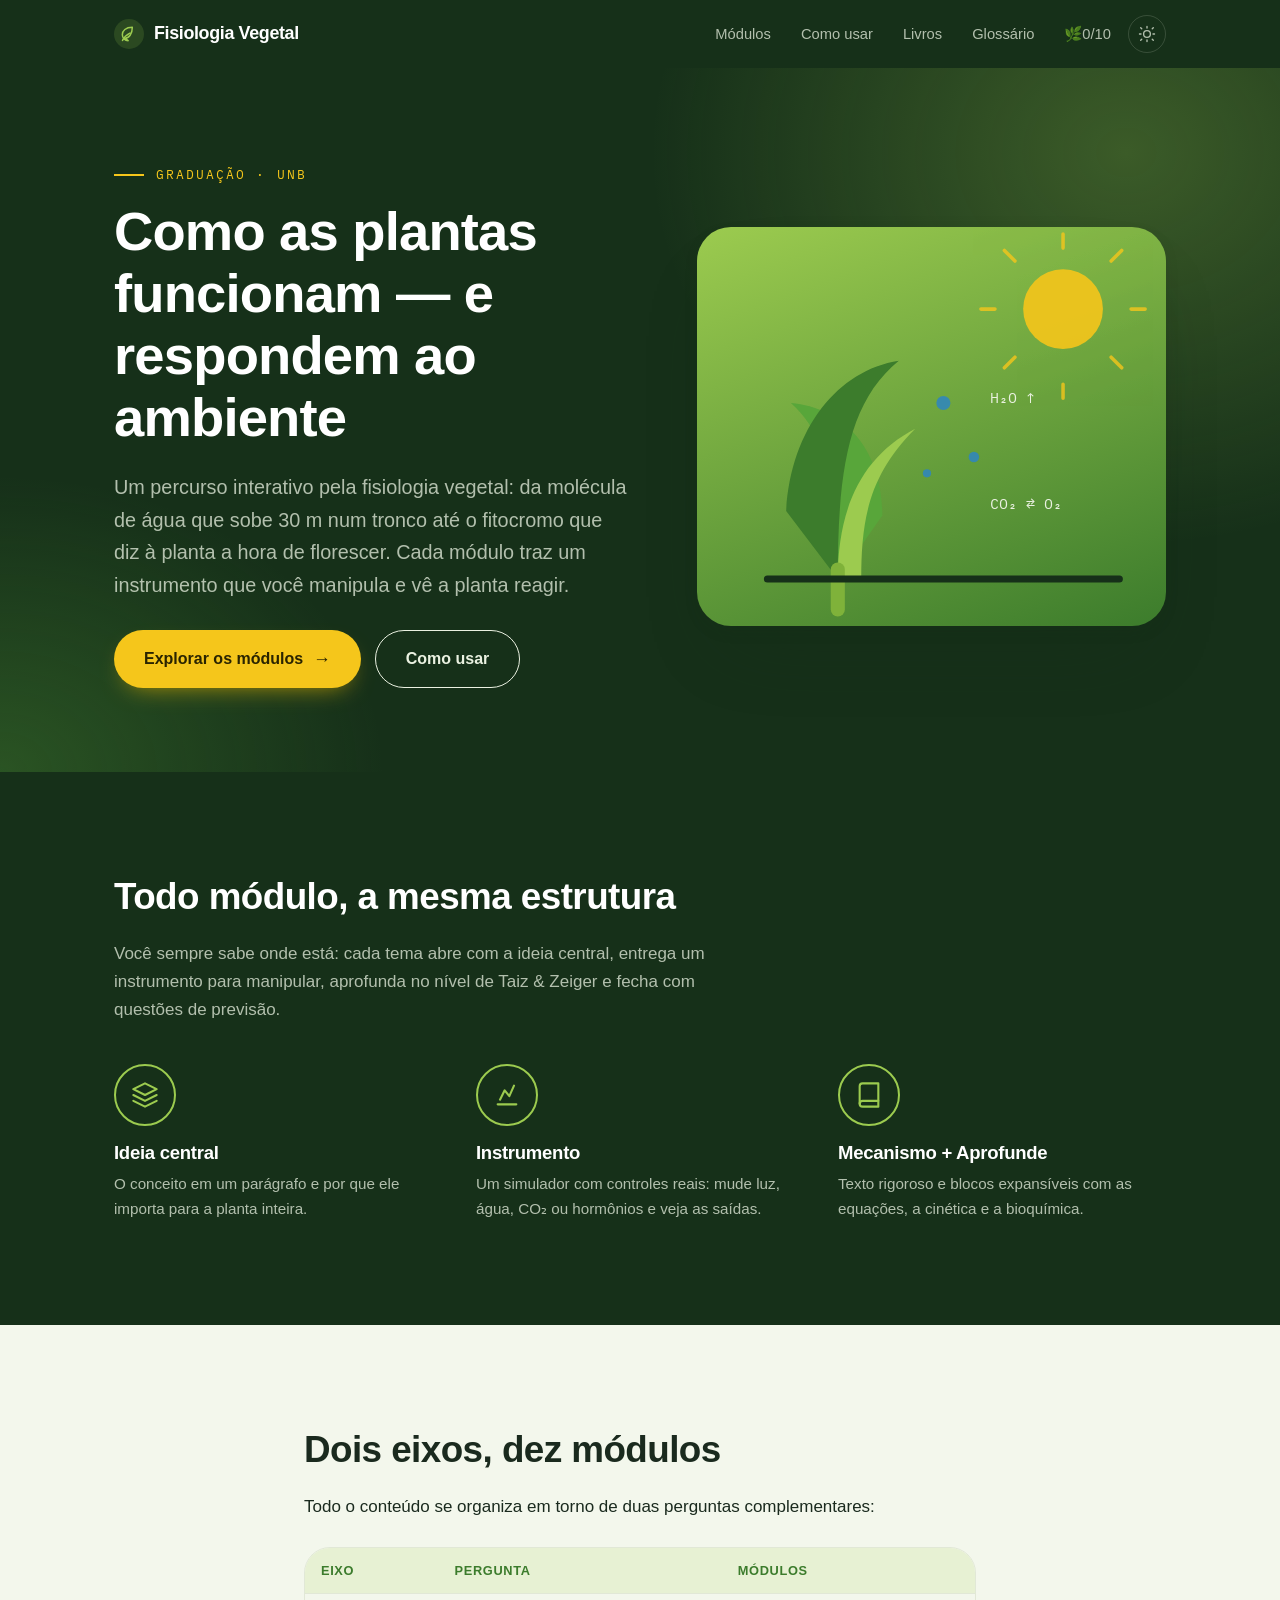
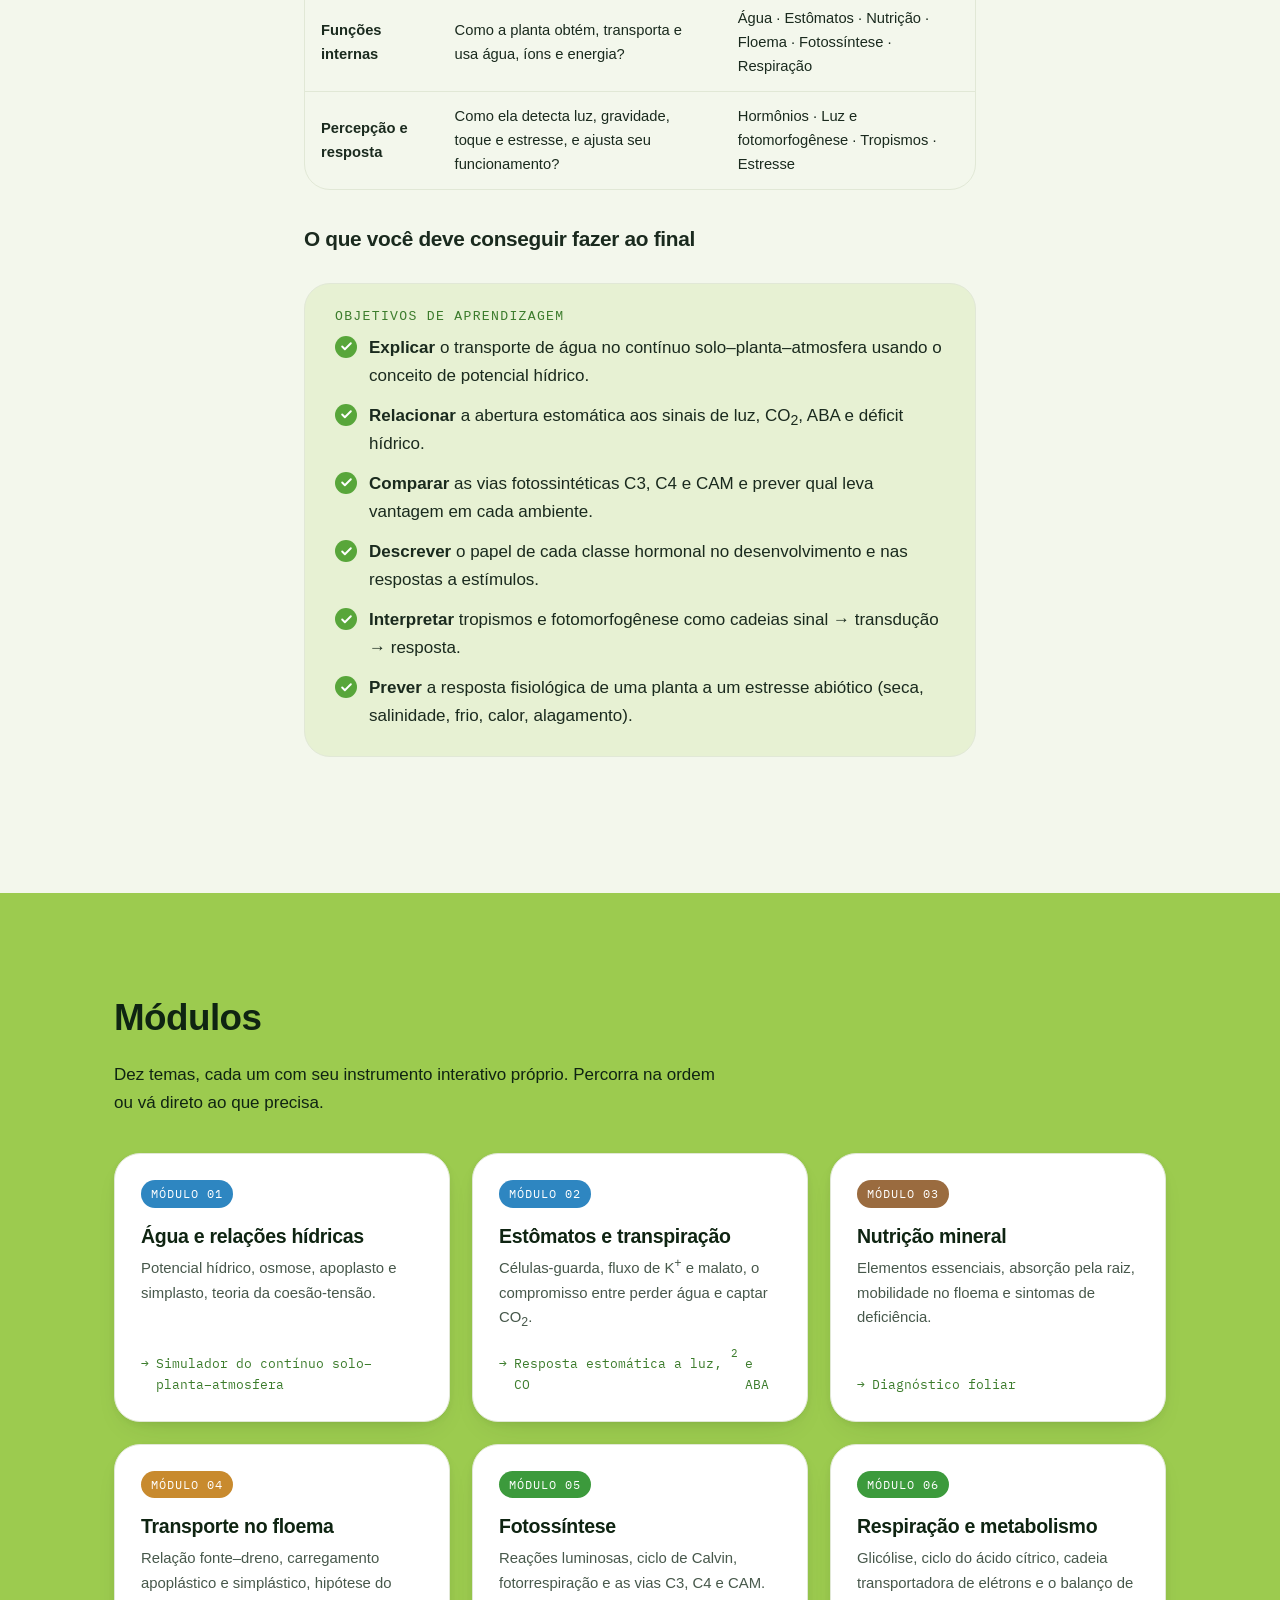
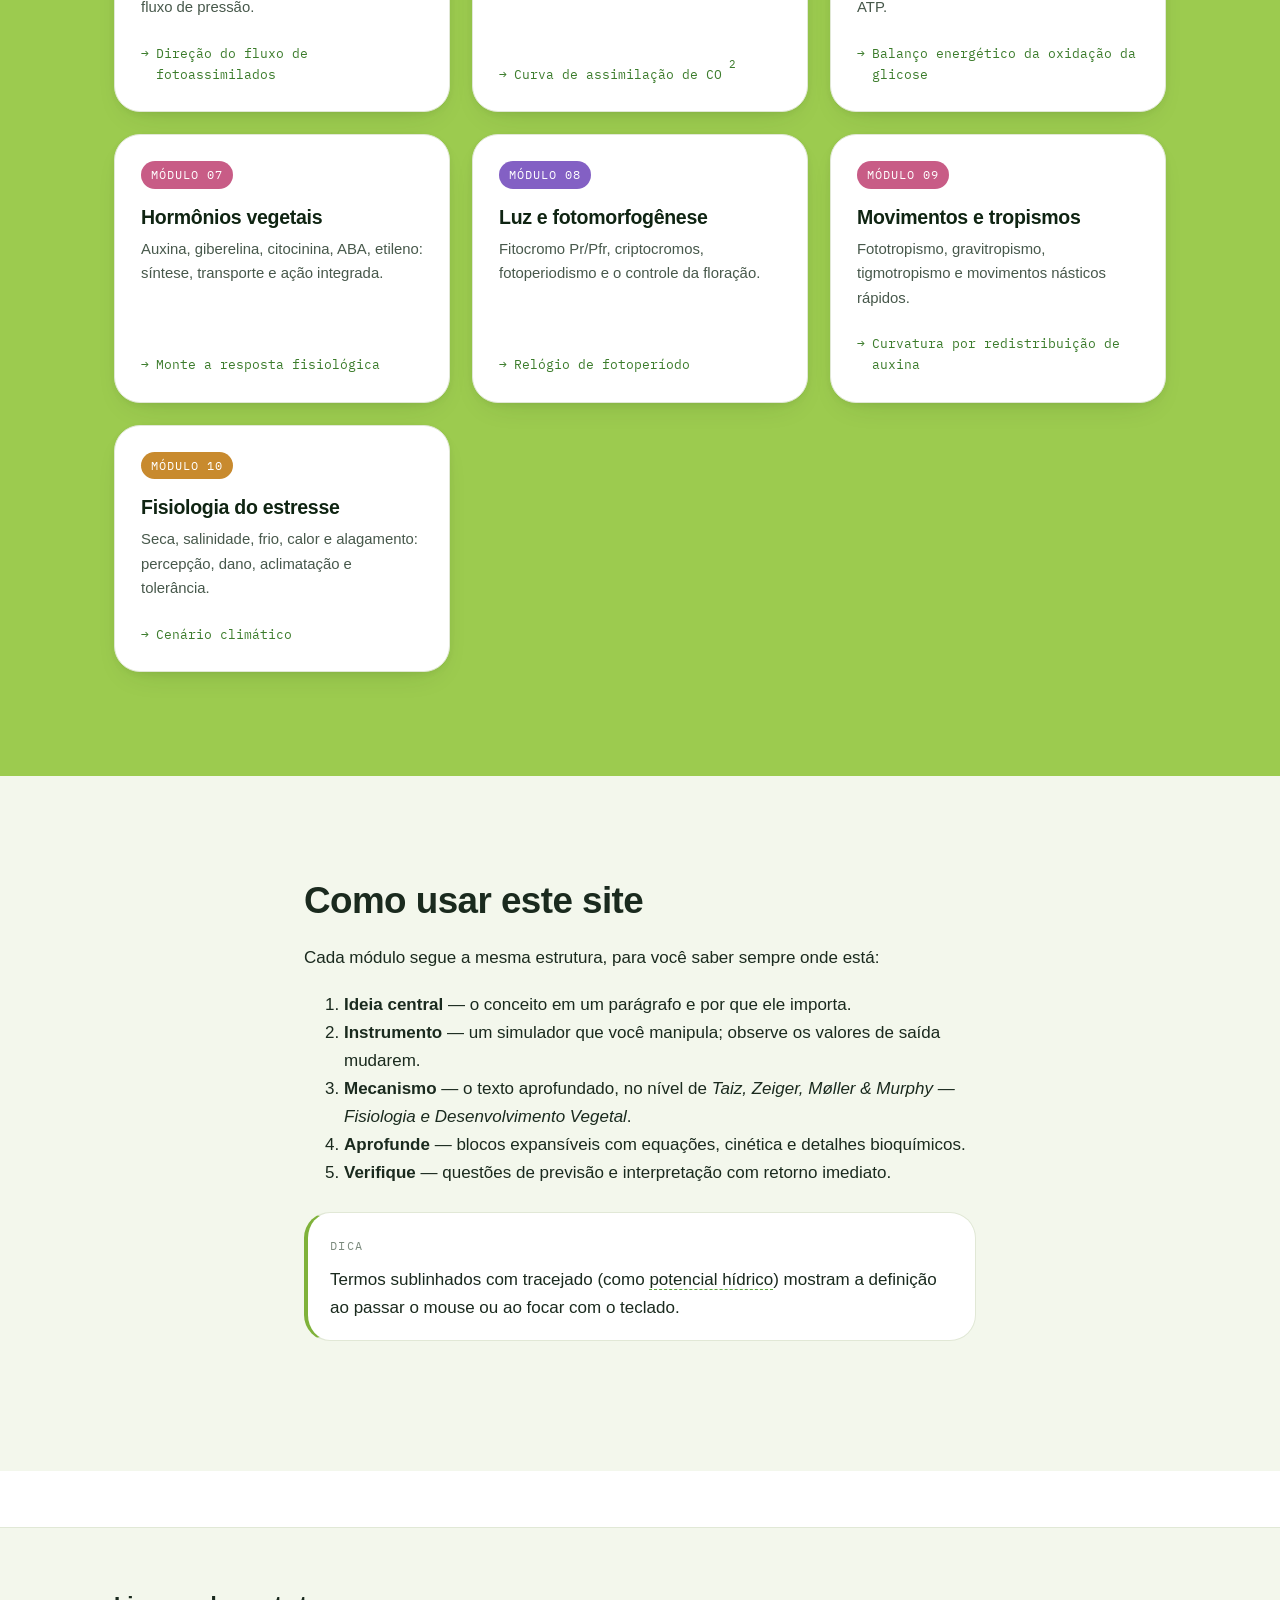
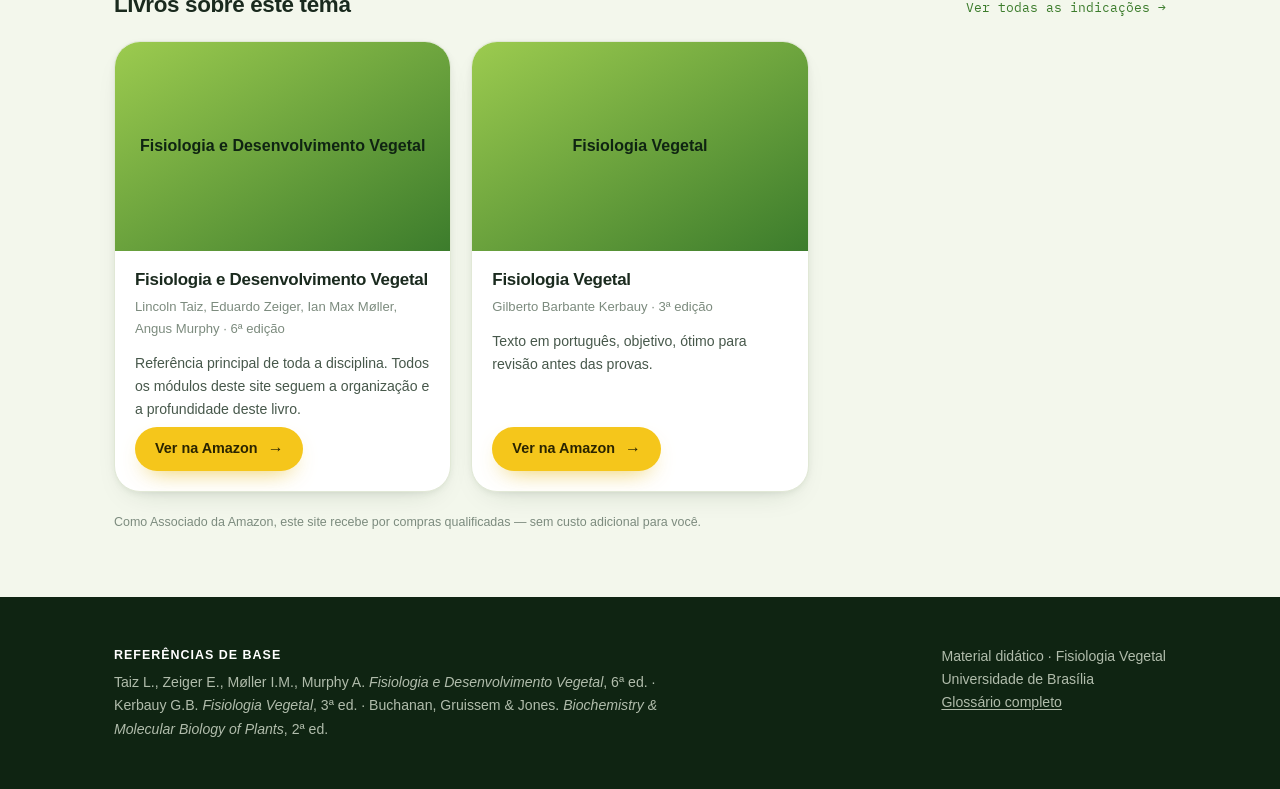
==== commit 9bebab40: "Add files via upload" ====
--- a/index.html
+++ b/index.html
@@ -245,7 +245,9 @@
   </div>
 </footer>
 
+<script src="js/exercicios-data.js"></script>
 <script src="js/livros-data.js"></script>
+<script src="js/gamify.js"></script>
 <script src="js/main.js"></script>
 </body>
 </html>
--- a/css/style.css
+++ b/css/style.css
@@ -420,6 +420,59 @@
 .skip-link { position: absolute; left: -999px; top: 8px; background: var(--panel); padding: 8px 14px; border-radius: 8px; border: 1px solid var(--line-firm); z-index: 100; }
 .skip-link:focus { left: 12px; }
 
+/* ---------- Indicações de livros (Amazon) ---------- */
+.book-rack-wrap { background: var(--bg-alt); border-top: 1px solid var(--line); padding: clamp(40px, 6vw, 64px) 0; margin-top: 56px; }
+.module-hero + .book-rack-wrap, main > .wrap.prose + .book-rack-wrap { margin-top: 0; }
+.book-rack-head { display: flex; align-items: baseline; justify-content: space-between; gap: 16px; flex-wrap: wrap; margin-bottom: 22px; }
+.book-rack-head h2 { margin: 0; font-size: 1.4rem; }
+.book-rack-all { font-family: var(--mono); font-size: .82rem; text-decoration: none; color: var(--green); white-space: nowrap; }
+.book-rack-all:hover { color: var(--green-bright); }
+
+.book-rack { display: grid; grid-template-columns: repeat(auto-fill, minmax(260px, 1fr)); gap: 20px; }
+.book-card {
+  display: flex; flex-direction: column;
+  background: var(--panel); border: 1px solid var(--line); border-radius: var(--radius-lg);
+  overflow: hidden; box-shadow: var(--shadow);
+}
+.book-cover {
+  display: grid; place-items: center; position: relative;
+  aspect-ratio: 16 / 10; background: linear-gradient(150deg, var(--lime), var(--green));
+  text-decoration: none; overflow: hidden;
+}
+.book-cover img { width: 100%; height: 100%; object-fit: contain; background: #fff; position: relative; z-index: 1; }
+.book-cover-fallback {
+  position: absolute; inset: 0; display: grid; place-items: center; text-align: center;
+  padding: 18px; font-family: var(--display); font-weight: 600; font-size: 1rem; color: var(--green-deeper);
+}
+.book-meta { padding: 18px 20px 20px; display: flex; flex-direction: column; gap: 6px; flex: 1; }
+.book-meta h3 { margin: 0; font-size: 1.06rem; line-height: 1.25; }
+.book-meta h3 a { color: var(--ink); text-decoration: none; }
+.book-meta h3 a:hover { color: var(--green-bright); }
+.book-by { margin: 0; font-size: .82rem; color: var(--ink-faint); }
+.book-note { margin: 6px 0 0; font-size: .88rem; color: var(--ink-soft); }
+.book-btn { margin-top: auto; align-self: flex-start; padding: 10px 20px; font-size: .9rem; }
+
+.book-disclosure { margin: 20px 0 0; font-size: .78rem; color: var(--ink-faint); }
+.catalogo-h { font-size: 1.15rem; margin: 40px 0 16px; padding-top: 20px; border-top: 1px dashed var(--line-firm); }
+.catalogo-h:first-of-type { border-top: 0; padding-top: 0; margin-top: 8px; }
+
+/* ---------- Ferramenta de cadastro (admin-livros.html) ---------- */
+.admin-form { display: grid; gap: 16px; background: var(--panel); border: 1px solid var(--line); border-radius: var(--radius-lg); padding: 24px; box-shadow: var(--shadow); }
+.admin-form label { display: block; font-size: .85rem; font-weight: 600; margin-bottom: 5px; }
+.admin-form input[type="text"], .admin-form textarea {
+  width: 100%; font: inherit; font-size: .92rem; padding: 10px 12px;
+  border: 1.5px solid var(--line-firm); border-radius: var(--radius); background: var(--bg); color: var(--ink);
+}
+.admin-form textarea { min-height: 64px; resize: vertical; }
+.admin-grid { display: grid; grid-template-columns: 1fr 1fr; gap: 14px; }
+.admin-pages { display: flex; flex-wrap: wrap; gap: 8px 14px; }
+.admin-pages label { display: flex; align-items: center; gap: 6px; font-weight: 500; margin: 0; }
+.admin-actions { display: flex; gap: 10px; flex-wrap: wrap; }
+.admin-list { width: 100%; margin-top: 8px; }
+.admin-list th, .admin-list td { font-size: .86rem; }
+.admin-out { width: 100%; min-height: 240px; font-family: var(--mono); font-size: .8rem; padding: 14px; border-radius: var(--radius); border: 1.5px solid var(--line-firm); background: var(--panel-2); color: var(--ink); white-space: pre; overflow: auto; }
+@media (max-width: 640px) { .admin-grid { grid-template-columns: 1fr; } }
+
 @media (prefers-reduced-motion: reduce) {
   * { animation-duration: .001ms !important; transition-duration: .001ms !important; }
   html { scroll-behavior: auto; }
